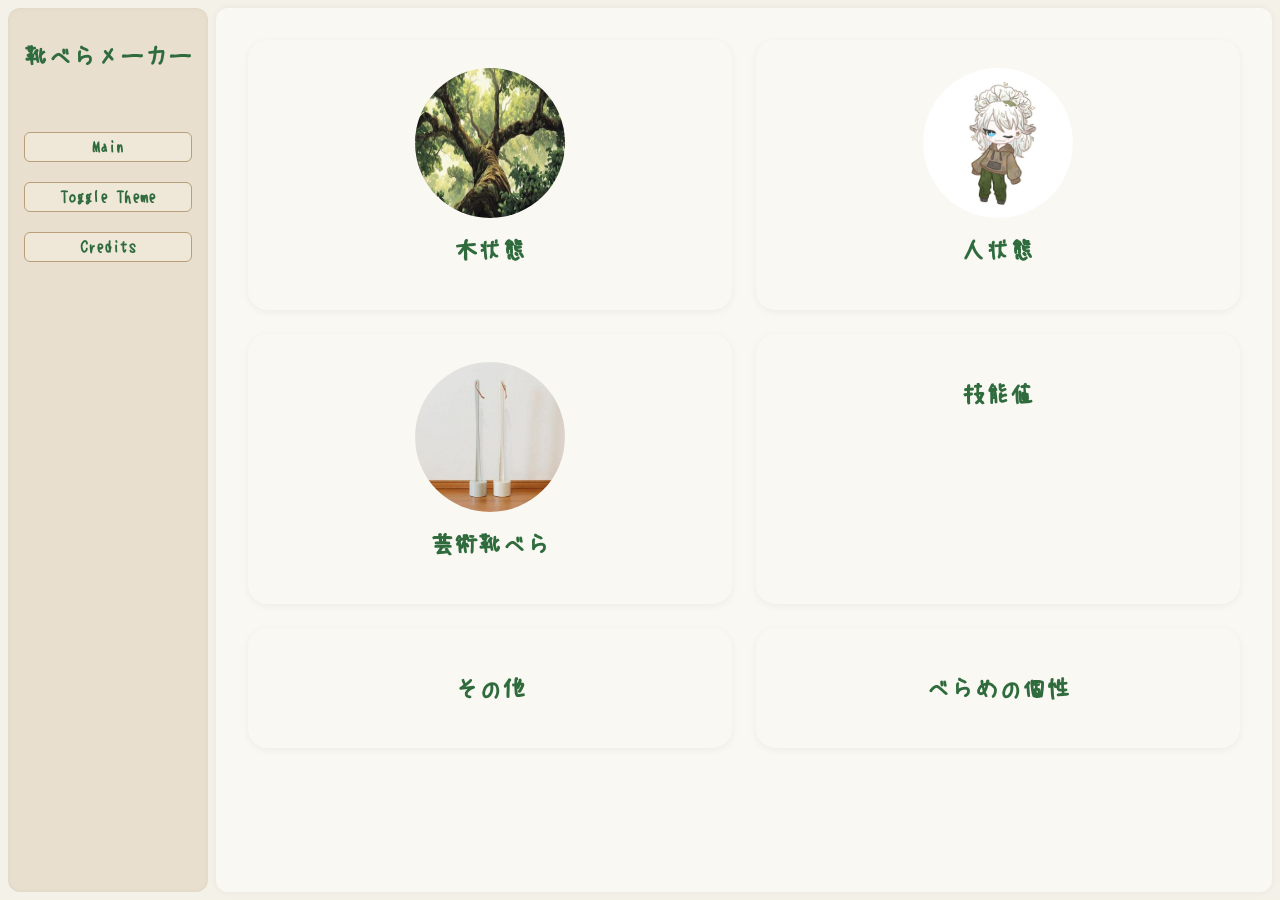
==== index.html @ c77c44cb "初期設定とキャラクターデータの追加、HTMLとCSSのスタイル設定" ====
<!DOCTYPE html>
<html lang="ja">
<head>
    <meta charset="UTF-8">
    <meta name="viewport" content="width=device-width, initial-scale=1.0">
    <title>靴べらメーカー</title>
    <link rel="preconnect" href="https://fonts.googleapis.com">
    <link rel="preconnect" href="https://fonts.gstatic.com" crossorigin>
    <link href="https://fonts.googleapis.com/css2?family=Zen+Maru+Gothic&display=swap" rel="stylesheet">
    <link rel="stylesheet" href="style/main.css">
    <link rel="stylesheet" href="style/card.css">
</head>
<body>
    <nav id="sidebar">
        <h1>靴べらメーカー</h1>
        <ul class="menu-list">
            <li><a href="#" onclick="showSection('Main')">Main</a></li>
            <li><a href="#" onclick="toggleTheme()">Toggle Theme</a></li>
            <li><a href="#" onclick="showSection('Credits')">Credits</a></li>
        </ul>
    </nav>
    <main id="main">
        <section id="Main" class="content-section">
            <div class="grid">
                <div class="card" onclick="Ctrl_woodDiv()">
                    <div class="title">
                        <img src="images/berame.jpg">
                    </div>
                    <h1>木状態</h1>
                    <div id="woodDiv">
                        <h2>年齢: 2歳</h2>
                        <h2>性別: 無性別</h2>
                        <h2>身長: 183cm</h2>
                        <h2>体重: 2t</h2>
                        <h2>誕生日: 2/5</h2>
                        <h2>出身: 靴べら</h2>
                        <h2>学位: 林学博士</h2>
                        <a href="#" onclick="showSection('Wood')">詳細</a>
                    </div>
                </div>
                <div class="card" onclick="Ctrl_humanDiv()">
                    <div class="title">
                        <img src="images/human.png">
                    </div>
                    <h1>人状態</h1>
                    <div id="humanDiv">
                        <h2>年齢: 24歳</h2>
                        <h2>性別: 女性</h2>
                        <h2>身長: 150cm</h2>
                        <h2>体重: 42kg</h2>
                        <h2>髪色: 白</h2>
                        <h2>瞳色: 翠</h2>
                        <h2>肌色: 白</h2>
                        <h2>誕生日: 2/5</h2>
                        <h2>出身: 靴べら</h2>
                        <h2>学位: 林学博士</h2>
                        <a href="#" onclick="showSection('Human')">詳細</a>
                    </div>
                </div>
                <div class="card" onclick="showSection('bera')">
                    <div class="title">
                        <img src="images/bera.jpg">
                    </div>
                    <h1>芸術靴べら</h1>
                </div>
                <div class="card" onclick="showSection('parameter')">
                    <h1>技能値</h1>
                </div>
                <div class="card" onclick="showSection('other')">
                    <h1>その他</h1>
                </div>
                <div class="card" onclick="showSection('otherSettings')">
                    <h1>べらめの個性</h1>
                </div>
            </div>
        </section>
        <section id="Wood" class="content-section">
            <div class="grid">
                <div class="card">
                    <div class="title">
                        <img src="images/berame.jpg">
                    </div>
                    <h1>木状態</h1>
                </div>
                <div class="card" onclick="Ctrl_woodStatus()">
                    <h2>能力値</h2>
                    <div id="woodStatus">
                        <nav>
                            <ul>
                                <li><h3>STR: 12</h3></li>
                                <li><h3>CON: 13</h3></li>
                                <li><h3>POW: 12</h3></li>
                                <li><h3>DEX: 11</h3></li>
                                <li><h3>APP: 9</h3></li>
                                <li><h3>SIZ: 15</h3></li>
                                <li><h3>INT: 14</h3></li>
                                <li><h3>EDU: 20</h3></li>
                            </ul>
                            <ul>
                                <li><h3>HP :14</h3></li>
                                <li><h3>MP: 12</h3></li>
                                <li><h3>SAN: 60</h3></li>
                                <li><h3>不定: 48</h3></li>
                                <li><h3>IDE: 70</h3></li>
                                <li><h3>幸運: 60</h3></li>
                                <li><h3>知識: 100</h3></li>
                                <li><h3>DB: +1d4</h3></li>
                                <li><h3>耐久力: 14</h3></li>
                            </ul>
                        </nav>
                    </div>
                </div>
            </div>
        </section>
        <section id="Human" class="content-section">
            <div class="grid">
                <div class="card">
                    <div class="title">
                        <img src="images/human.png">
                    </div>
                    <h2>人状態</h2>
                </div>
                <div class="card" onclick="Ctrl_humanStatus()">
                    <h2>能力値</h2>
                    <div id="humanStatus">
                        <nav>
                            <ul>
                                <li><h3>STR: 12</h3></li>
                                <li><h3>CON: 13</h3></li>
                                <li><h3>POW: 12</h3></li>
                                <li><h3>DEX: 15</h3></li>
                                <li><h3>APP: 18</h3></li>
                                <li><h3>SIZ: 11</h3></li>
                                <li><h3>INT: 14</h3></li>
                                <li><h3>EDU: 20</h3></li>
                            </ul>
                            <ul>
                                <li><h3>HP :14</h3></li>
                                <li><h3>MP: 12</h3></li>
                                <li><h3>SAN: 60</h3></li>
                                <li><h3>不定: 48</h3></li>
                                <li><h3>IDE: 70</h3></li>
                                <li><h3>幸運: 60</h3></li>
                                <li><h3>知識: 100</h3></li>
                                <li><h3>DB: 0</h3></li>
                                <li><h3>耐久力: 12</h3></li>
                            </ul>
                        </nav>
                    </div>
                </div>
            </div>
        </section>
        <section id="bera" class="content-section">
        </section>
        <section id="parameter" class="content-section">
        </section>
        <section id="other" class="content-section">
        </section>
        <section id="otherSettings" class="content-section">
        </section>
        <section id="Credits" class="content-section">
            <h3>Credit</h3>
            <p>靴べらメーカー</p>
            <p>Github <a href="https://github.com/kado-kado/trpg" target="_blank">Repository</a></p>
            <p>Made by <a href="https://github.com/kado-kado" target="_blank">@kado-kado</a></p>
            <h4>Special Thanks</h4>
            <p>Powered by <a href="https://fonts.google.com/specimen/Zen+Maru+Gothic" target="_blank">Google Fonts(Zen Maru Gothic)</a></p>
            <p>Hosted source on <a href="https://github.com/" target="_blank">GitHub</a></p>
            <p>Deployed by <a href="https://pages.cloudflare.com/" target="_blank">Cloudflare Pages</a></p>
        </section>
    </main>
    <script src="script/change-mode.js"></script>
    <script src="script/change-section.js"></script>
    <script src="script/ctrl-humanDiv.js"></script>
    <script src="script/ctrl-woodDiv.js"></script>
    <script src="script/ctrl-humanStatus.js"></script>
    <script src="script/ctrl-woodStatus.js"></script>
</body>
</html>
---- style/main.css ----
:root {
    --bg: #f4f1e8;              /* 木材っぽい明るい背景 */
    --text: #2f6b3d;            /* ダークブラウン */

    --main-bg: #faf8f2;
    --sidebar-bg: #e8dfcf;

    --link: #2f6b3d;            /* 森林グリーン */
    --link-hover: #1f4d2b;

    --input-bg: #efe7d8;
    --input-border: #b89f7a;

    --input-hover: #e2d6c1;
    --input-active: #d5c6ad;
}

[data-theme="dark"] {
    --bg: #0f1712;              /* 深い森 */
    --text: #d7dfd1;

    --main-bg: #18211b;
    --sidebar-bg: #1f2a22;

    --link: #8fcf9d;            /* 明るい葉色 */
    --link-hover: #b4e3bf;

    --input-bg: #263228;
    --input-border: #4f6654;

    --input-hover: #314035;
    --input-active: #3d5142;
}

@font-face {
    font-family: "Kajuden";
    src: url(../font/KajudenFont-Full-Bold.ttf) format("truetype");
}

* {
    box-sizing: border-box;
}

*::-webkit-scrollbar {
    display: none;
}

body {
    margin: 0;
    padding: 8px;
    height: 100vh;
    display: flex;
    overflow: hidden;
    font-family: "Kajuden", serif;
    background-color: var(--bg);
    color: var(--text);
    transition: background-color 0.3s, color 0.3s;
}

/* Sidebar */
#sidebar {
    width: 200px;
    background-color: var(--sidebar-bg);
    color: var(--text);
    padding: 1rem;
    border-radius: 12px;
    box-shadow: inset 0 0 5px rgba(0, 0, 0, 0.05);
    display: flex;
    flex-direction: column;
    align-items: center;
    margin-right: 8px;
    transition: background-color 0.3s, color 0.3s;
}

.menu-list {
    list-style: none;
    padding: 0;
    margin-top: 40px;
    width: 100%;
}

.menu-list li {
    margin-bottom: 20px;
    text-align: center;
}

.menu-list a {
    color: var(--link);
    text-decoration: none;
    font-size: 16px;
    font-weight: bold;
    display: block;
    margin: 4px 0;
    transition: color 0.3s;
}

.menu-list a:hover {
    color: var(--link-hover);
}

/* Main Content */
#main {
    flex: 1;
    background-color: var(--main-bg);
    padding: 2rem;
    border-radius: 12px;
    box-shadow: 0 0 8px rgba(0, 0, 0, 0.05);
    overflow-y: auto;
    text-align: center;
    transition: background-color 0.3s;
}

/* Sections */
.content-section {
    display: none;
}

.content-section.active {
    display: block;
}

/* Form Elements */
input,
button,
a {
    background-color: var(--input-bg);
    border: 1px solid var(--input-border);
    border-radius: 6px;
    padding: 6px 10px;
    margin: 4px 0;
    cursor: pointer;
    color: var(--text);
    font-size: 14px;
    transition: background-color 0.2s ease, transform 0.1s, color 0.3s;
    text-decoration: none;
}

input:hover,
button:hover,
a:hover {
    background-color: var(--input-hover);
}

input:active,
button:active,
a:active {
    background-color: var(--input-active);
    transform: scale(0.98);
}

/* Responsive */
@media (max-width: 768px) {
    body {
        flex-direction: column;
    }

    #sidebar {
        width: 100%;
        margin-right: 0;
        margin-bottom: 8px;
        flex-direction: row;
        flex-wrap: wrap;
        justify-content: center;
    }

    .menu-list {
        margin-top: 0;
        display: flex;
        flex-wrap: wrap;
        justify-content: center;
        gap: 12px;
    }

    .menu-list li {
        margin: 0;
    }

    #main {
        padding: 1rem;
    }
}
---- style/card.css ----
img {
    width: 150px;
    height: 150px;
    margin-left: auto;
    margin-right: auto;
    border-radius: 50%;
}

.grid {
    display: grid;
    grid-template-columns: repeat(auto-fill, minmax(350px, 1fr));
    gap: 24px;
    max-width: 100%;
    margin: 0 auto;
}

.card {
    background: var(--card);
    border: 1px solid var(--border);
    border-radius: 20px;
    padding: 28px;
    box-shadow: 0 2px 8px rgba(0,0,0,0.05);
    transition: all 0.2s ease;
}

.card_nodom {
    padding: 28px;
    transition: all 0.2s ease;
}

.card:hover {
    border-color: var(--accent);
    transform: translateY(-4px);
    box-shadow: 0 12px 24px rgba(0,0,0,0.1);
}

.title {
    font-size: 2rem;
    font-weight: 80;
    margin-bottom: 20px;
    display: flex;
    align-items: center;
    justify-content: space-between;
}

ul{
    list-style:none;
}

nav {
    display: flex;
    align-items: flex-start;
}
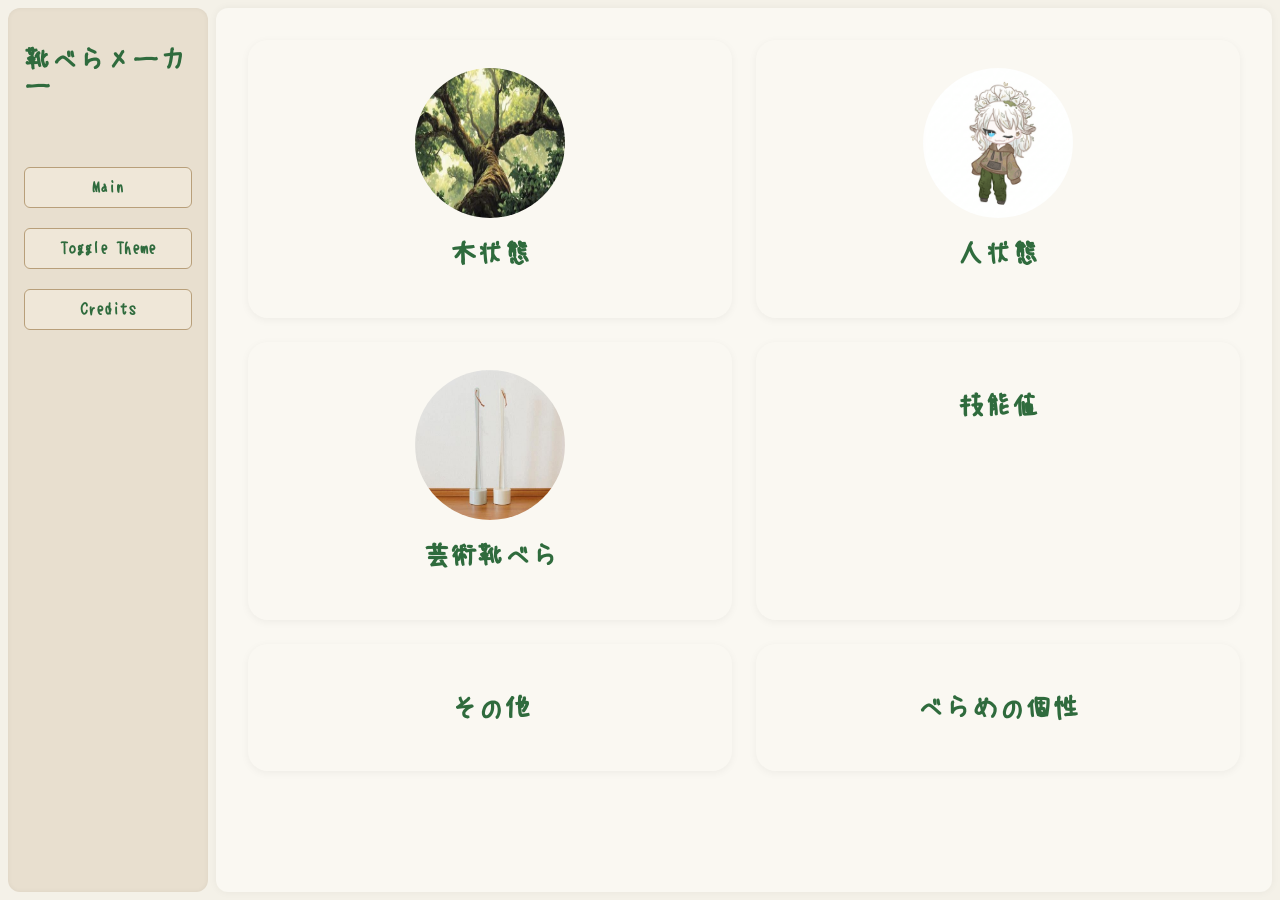
==== commit 129a9e07: "up" ====
--- a/index.html
+++ b/index.html
@@ -4,11 +4,9 @@
     <meta charset="UTF-8">
     <meta name="viewport" content="width=device-width, initial-scale=1.0">
     <title>靴べらメーカー</title>
-    <link rel="preconnect" href="https://fonts.googleapis.com">
-    <link rel="preconnect" href="https://fonts.gstatic.com" crossorigin>
-    <link href="https://fonts.googleapis.com/css2?family=Zen+Maru+Gothic&display=swap" rel="stylesheet">
     <link rel="stylesheet" href="style/main.css">
     <link rel="stylesheet" href="style/card.css">
+                        
 </head>
 <body>
     <nav id="sidebar">
@@ -22,10 +20,8 @@
     <main id="main">
         <section id="Main" class="content-section">
             <div class="grid">
-                <div class="card" onclick="Ctrl_woodDiv()">
-                    <div class="title">
-                        <img src="images/berame.jpg">
-                    </div>
+                <div class="card" onclick="Ctrl_div('woodDiv')">
+                    <div class="title"><img src="images/berame.jpg"></div>
                     <h1>木状態</h1>
                     <div id="woodDiv">
                         <h2>年齢: 2歳</h2>
@@ -38,40 +34,23 @@
                         <a href="#" onclick="showSection('Wood')">詳細</a>
                     </div>
                 </div>
-                <div class="card" onclick="Ctrl_humanDiv()">
-                    <div class="title">
-                        <img src="images/human.png">
-                    </div>
+                <div class="card" onclick="Ctrl_div('humanDiv')">
+                    <div class="title"><img src="images/human.png"></div>
                     <h1>人状態</h1>
                     <div id="humanDiv">
-                        <h2>年齢: 24歳</h2>
-                        <h2>性別: 女性</h2>
-                        <h2>身長: 150cm</h2>
-                        <h2>体重: 42kg</h2>
-                        <h2>髪色: 白</h2>
-                        <h2>瞳色: 翠</h2>
-                        <h2>肌色: 白</h2>
-                        <h2>誕生日: 2/5</h2>
-                        <h2>出身: 靴べら</h2>
-                        <h2>学位: 林学博士</h2>
+                        <h2>年齢: 24歳</h2><h2>性別: 女性</h2><h2>身長: 150cm</h2><h2>体重: 42kg</h2>
+                        <h2>髪色: 白</h2><h2>瞳色: 翠</h2><h2>肌色: 白</h2><h2>誕生日: 2/5</h2>
+                        <h2>出身: 靴べら</h2><h2>学位: 林学博士</h2>
                         <a href="#" onclick="showSection('Human')">詳細</a>
                     </div>
                 </div>
                 <div class="card" onclick="showSection('bera')">
-                    <div class="title">
-                        <img src="images/bera.jpg">
-                    </div>
+                    <div class="title"><img src="images/bera.jpg"></div>
                     <h1>芸術靴べら</h1>
                 </div>
-                <div class="card" onclick="showSection('parameter')">
-                    <h1>技能値</h1>
-                </div>
-                <div class="card" onclick="showSection('other')">
-                    <h1>その他</h1>
-                </div>
-                <div class="card" onclick="showSection('otherSettings')">
-                    <h1>べらめの個性</h1>
-                </div>
+                <div class="card" onclick="showSection('parameter')"><h1>技能値</h1></div>
+                <div class="card" onclick="showSection('other')"><h1>その他</h1></div>
+                <div class="card" onclick="showSection('otherSettings')"><h1>べらめの個性</h1></div>
             </div>
         </section>
         <section id="Wood" class="content-section">
@@ -82,7 +61,7 @@
                     </div>
                     <h1>木状態</h1>
                 </div>
-                <div class="card" onclick="Ctrl_woodStatus()">
+                <div class="card" onclick="Ctrl_div('woodStatus')">
                     <h2>能力値</h2>
                     <div id="woodStatus">
                         <nav>
@@ -99,7 +78,7 @@
                             <ul>
                                 <li><h3>HP :14</h3></li>
                                 <li><h3>MP: 12</h3></li>
-                                <li><h3>SAN: 60</h3></li>
+                                <li><h3>SAN: 76</h3></li>
                                 <li><h3>不定: 48</h3></li>
                                 <li><h3>IDE: 70</h3></li>
                                 <li><h3>幸運: 60</h3></li>
@@ -120,7 +99,7 @@
                     </div>
                     <h2>人状態</h2>
                 </div>
-                <div class="card" onclick="Ctrl_humanStatus()">
+                <div class="card" onclick="Ctrl_div('humanStatus')">
                     <h2>能力値</h2>
                     <div id="humanStatus">
                         <nav>
@@ -137,7 +116,7 @@
                             <ul>
                                 <li><h3>HP :14</h3></li>
                                 <li><h3>MP: 12</h3></li>
-                                <li><h3>SAN: 60</h3></li>
+                                <li><h3>SAN: 76</h3></li>
                                 <li><h3>不定: 48</h3></li>
                                 <li><h3>IDE: 70</h3></li>
                                 <li><h3>幸運: 60</h3></li>
@@ -151,12 +130,270 @@
             </div>
         </section>
         <section id="bera" class="content-section">
+            <div class="grid">
+                <div class="card">
+                    <h1>芸術くつべらについて</h1>
+                    <p>靴べらを生み出すことができる。</p>
+                    <p>また、既存の物質を靴べらに変えることもできる。</p>
+                    <p>技能値の増減はない。</p>
+                </div>
+                <div class="card" onclick="Ctrl_div('beraKind')">
+                    <h1>靴べらの種類</h1>
+                    <div id="beraKind">
+                        <nav>
+                            <ul>
+                                <li><h2>効果のある靴べら</h2><p>靴べらメーカー専用</p></li>
+                                <li><h2>靴べら</h2><p>アーティファクト化</p></li>
+                                <li><h2>靴べら</h2><p>普通の靴べら</p></li>
+                            </ul>
+                        </nav>
+                        <p>効果のある靴べらを使用することができるのは、靴べらメーカーのみである。</p>
+                        <p>靴べらメーカー以外は、アーティファクト化されている靴べらか普通の靴べらの2つが使用可能である。</p>
+                    </div>
+                </div>
+                <div class="card" onclick="Ctrl_div('beraRestriction')">
+                    <h1>芸術靴べらの制約</h1>
+                    <div id="beraRestriction">
+                        <p>1ターンに生み出すことのできる靴べらは、5ポイントまでである。</p>
+                        <nav>
+                            <ul>
+                                <li><h2>効果のある靴べら</h2><p>5ポイント</p></li>
+                                <li><h2>アーティファクト化された靴べら</h2><p>2ポイント</p></li>
+                                <li><h2>靴べら</h2><p>1ポイント</p></li>
+                            </ul>
+                        </nav>
+                    </div>
+                </div>
+                <div class="card" onclick="Ctrl_div('beraDetails1')">
+                    <h1>芸術靴べらの特殊効果</h1>
+                    <div id="beraDetails1">
+                        <p>効果のある靴べらを召喚することができる。</p>
+                        <p>召喚する際に芸術靴べらの技能値を5減少させる。</p>
+                        <p>1d5の出目に応じて以下の効果のある靴べらが召喚される。</p>
+                        <nav>
+                            <ul>
+                                <li><h2>1: 回避</h2></li>
+                                <li><h2>2: 回復</h2></li>
+                                <li><h2>3: 目星</h2></li>
+                                <li><h2>4: マーシャルアーツ</h2></li>
+                                <li><h2>5: 追跡</h2></li>
+                            </ul>
+                        </nav>
+                    </div>
+                </div>
+                <div class="card" onclick="Ctrl_div('beraDetails2')">
+                    <h1>芸術靴べらの特殊効果</h1>
+                    <div id="beraDetails2">
+                        <p>アーティファクト化された靴べらを召喚することができる。</p>
+                        <p>召喚する際に芸術靴べらの技能値を2減少させる。</p>
+                        <p>1d5の出目に応じて以下のアーティファクト化された靴べらが召喚される。</p>
+                        <nav>
+                            <ul>
+                                <li><h2>1: 回避</h2></li>
+                                <li><h2>2: 回復</h2></li>
+                                <li><h2>3: 目星</h2></li>
+                                <li><h2>4: マーシャルアーツ</h2></li>
+                                <li><h2>5: 追跡</h2></li>
+                            </ul>
+                        </nav>
+                    </div>
+                </div>
+                <div class="card" onclick="Ctrl_div('beraCF')">
+                    <h1>クリティカル/ファンブル</h1>
+                    <div id="beraCF">
+                        <h2>芸術靴べらでファンブルした場合</h2>
+                        <p>芸術靴べらの技能値を100増加させる。</p>
+                        <h2>芸術靴べらでクリティカルした場合</h2>
+                        <p>既存にある靴べらをすべて破壊する。</p>
+                    </div>
+                </div>
+                <div class="card">
+                    <h1>靴べらの吸収</h1>
+                    <p>靴べらを吸収すると、ATPを1d6回復する。</p>
+                </div>
+                <div class="card">
+                    <h1>靴べらの状態</h1>
+                    <p>現在のシナリオで作成した靴べらはアクティブ、それ以外はコールド。コールド化した靴べらは宣言でアクティブ化できる。</p>
+                </div>
+                <div class="card">
+                    <h1>効果のある靴べらの使用</h1>
+                    <p>回避、回復、目星、マーシャルアーツ、追跡の効果を使用できる。使用時は1〜5がファンブル、96〜100がクリティカル。</p>
+                    <p>マーシャルアーツはDB +1d6。人状態では同時に2本まで使用できる。</p>
+                </div>
+                <div class="card">
+                    <h1>アーティファクト化された靴べら</h1>
+                    <p>回避・回復・目星・マーシャルアーツ・追跡に、それぞれ +33d3の補正を受ける。</p>
+                    <p>所有者が戦闘でファンブルすると破壊され、所有者は1ダメージ。譲渡品とコールド化した靴べらは除く。</p>
+                </div>
+                <div class="card">
+                    <h1>普通の靴べら</h1>
+                    <p>攻撃時に1d3 + DBのダメージを与える。</p>
+                </div>
+            </div>
         </section>
         <section id="parameter" class="content-section">
+            <div class="grid">
+                <div class="card">
+                    <h1>技能値</h1>
+                    <p>職業ポイント: 400　興味ポイント: 140</p>
+                    <p>木状態・人状態 共通</p>
+                </div>
+                <div class="card">
+                    <h2>戦闘技能</h2>
+                    <table>
+                        <thead><tr><th>技能名</th><th>初期</th><th>成長</th><th>合計</th></tr></thead>
+                        <tbody>
+                            <tr><td>回避</td><td>22</td><td>15</td><td>37</td></tr>
+                            <tr><td>キック</td><td>25</td><td>-</td><td>25</td></tr>
+                            <tr><td>組み付き</td><td>25</td><td>-</td><td>25</td></tr>
+                            <tr><td>こぶし(パンチ)</td><td>50</td><td>-</td><td>50</td></tr>
+                            <tr><td>頭突き</td><td>10</td><td>-</td><td>10</td></tr>
+                            <tr><td>投擲</td><td>25</td><td>-</td><td>25</td></tr>
+                            <tr><td>マーシャルアーツ</td><td>1</td><td>-</td><td>1</td></tr>
+                            <tr><td>拳銃</td><td>20</td><td>-</td><td>20</td></tr>
+                            <tr><td>サブマシンガン</td><td>15</td><td>-</td><td>15</td></tr>
+                            <tr><td>ショットガン</td><td>30</td><td>-</td><td>30</td></tr>
+                            <tr><td>マシンガン</td><td>15</td><td>-</td><td>15</td></tr>
+                            <tr><td>ライフル</td><td>25</td><td>-</td><td>25</td></tr>
+                            <tr><td>電気銃リロード</td><td>50</td><td>-</td><td>50</td></tr>
+                        </tbody>
+                    </table>
+                </div>
+                <div class="card">
+                    <h2>探索・行動技能</h2>
+                    <table>
+                        <thead><tr><th>技能名</th><th>初期</th><th>成長</th><th>合計</th></tr></thead>
+                        <tbody>
+                            <tr><td>応急手当</td><td>30</td><td>-</td><td>30</td></tr>
+                            <tr><td>鍵開け</td><td>1</td><td>-</td><td>1</td></tr>
+                            <tr><td>隠す / 隠れる</td><td>15 / 10</td><td>-</td><td>15 / 10</td></tr>
+                            <tr><td>聞き耳</td><td>25</td><td>-</td><td>25</td></tr>
+                            <tr><td>忍び歩き</td><td>10</td><td>-</td><td>10</td></tr>
+                            <tr><td>写真術</td><td>10</td><td>-</td><td>10</td></tr>
+                            <tr><td>精神分析</td><td>1</td><td>-</td><td>1</td></tr>
+                            <tr><td>追跡</td><td>10</td><td>-</td><td>10</td></tr>
+                            <tr><td>登攀</td><td>40</td><td>-</td><td>40</td></tr>
+                            <tr><td>図書館</td><td>25</td><td>1</td><td>26</td></tr>
+                            <tr><td>目星</td><td>25</td><td>10</td><td>35</td></tr>
+                            <tr><td>運転 / 機械修理</td><td>20 / 20</td><td>-</td><td>20 / 20</td></tr>
+                            <tr><td>重機械操作</td><td>1</td><td>-</td><td>1</td></tr>
+                            <tr><td>乗馬</td><td>5</td><td>-</td><td>5</td></tr>
+                            <tr><td>水泳</td><td>25</td><td>-</td><td>25</td></tr>
+                            <tr><td>制作 / 跳躍</td><td>5 / 25</td><td>-</td><td>5 / 25</td></tr>
+                            <tr><td>操作 / 電気修理</td><td>1 / 10</td><td>-</td><td>1 / 10</td></tr>
+                            <tr><td>ナビゲート / 変装</td><td>10 / 1</td><td>-</td><td>10 / 1</td></tr>
+                        </tbody>
+                    </table>
+                </div>
+                <div class="card">
+                    <h2>交渉・知識技能</h2>
+                    <p>交渉技能は人状態でないと自動失敗。</p>
+                    <table>
+                        <thead><tr><th>技能名</th><th>合計</th></tr></thead>
+                        <tbody>
+                            <tr><td>言いくるめ / 信用 / 説得 / 値切り</td><td>5 / 15 / 15 / 5</td></tr>
+                            <tr><td>母国語 (日本語)</td><td>100</td></tr>
+                            <tr><td>医学 / オカルト / 化学</td><td>5 / 5 / 1</td></tr>
+                            <tr><td>クトゥルフ神話</td><td>3</td></tr>
+                            <tr><td>芸術 (靴べら)</td><td>448</td></tr>
+                            <tr><td>経理 / 考古学 / コンピューター</td><td>10 / 1 / 1</td></tr>
+                            <tr><td>心理学 / 人類学 / 生物学 / 地質学</td><td>5 / 1 / 1 / 1</td></tr>
+                            <tr><td>電子工学 / 天文学</td><td>1 / 1</td></tr>
+                            <tr><td>博物学 / 物理学 / 法律 / 薬学 / 歴史</td><td>10 / 1 / 5 / 1 / 20</td></tr>
+                        </tbody>
+                    </table>
+                </div>
+            </div>
         </section>
         <section id="other" class="content-section">
+            <div class="grid">
+                <div class="card" onclick="Ctrl_div('weaponDetails')">
+                    <h1>電気銃</h1>
+                    <div id="weaponDetails">
+                        <p>成功率: (110 - 10n)%　ダメージ: 1回につき nd5</p>
+                        <p>nは1〜10。1ターンに1回攻撃。ターン開始時に電気銃リロード判定を行い、失敗時はダメージ半減。クリティカル・ファンブルなし。</p>
+                    </div>
+                </div>
+                <div class="card" onclick="Ctrl_div('moneyDetails')">
+                    <h1>収入と財産</h1>
+                    <div id="moneyDetails">
+                        <p>収入: 1シナリオにつき木の葉5枚</p>
+                        <p>手持ち現金: 1,080,000　預金: 120,000,000</p>
+                        <p>個人資産・不動産: なし</p>
+                    </div>
+                </div>
+                <div class="card" onclick="Ctrl_div('itemDetails')">
+                    <h1>所持品・アーティファクト</h1>
+                    <div id="itemDetails">
+                        <ul>
+                            <li>マーシャルアーツ ×1</li>
+                            <li>水のマーシャルアーツ ×1 (米田・R・米山の形見)</li>
+                            <li>緑色の綺麗な宝石 ×1 (MP+10、10万円相当、使用済み)</li>
+                            <li>怪談白サイコロ ×1</li>
+                            <li>魔法の羽、運命の100面ダイス、証明写真</li>
+                            <li>魔術本「被害をそらす」</li>
+                            <li>「クトゥルフの招来/退散/従属」</li>
+                        </ul>
+                    </div>
+                </div>
+                <div class="card" onclick="Ctrl_div('encounterDetails')">
+                    <h1>遭遇した存在</h1>
+                    <div id="encounterDetails">
+                        <p>ショゴス ×14、ゴル=ゴロス ×1、アザトース ×1、シュブ=ニグラス ×1、稲荷 ×1</p>
+                    </div>
+                </div>
+                <div class="card" onclick="Ctrl_div('scenarioDetails')">
+                    <h1>通過したシナリオ</h1>
+                    <div id="scenarioDetails">
+                        <table>
+                            <thead><tr><th>シナリオ</th><th>結果</th><th>記録・報酬</th></tr></thead>
+                            <tbody>
+                                <tr><td>絶対初期値的な技能に成功しないと出られない部屋</td><td>クリア</td><td>遺体を目星べらにした</td></tr>
+                                <tr><td>絶望の孤島</td><td>ロスト ※ロストではない</td><td>靴べら5つで自身を召喚</td></tr>
+                                <tr><td>にゃんこ事件真っ最中</td><td>クリア</td><td>緑色の綺麗な宝石</td></tr>
+                                <tr><td>狂気山脈 / ショゴス狩り</td><td>クリア</td><td>ショゴス14体、電気銃ほか</td></tr>
+                                <tr><td>チャイルド・リプレイ</td><td>クリア</td><td>ゴル=ゴロス、SAN値回復</td></tr>
+                                <tr><td>腹が…減った…</td><td>クリア</td><td>SAN値・芸術靴べら回復</td></tr>
+                                <tr><td>間もなく最終電車が出発します。</td><td>クリア</td><td>SAN値回復、運命のダイス</td></tr>
+                                <tr><td>稲荷の村</td><td>クリア</td><td>SAN値回復</td></tr>
+                            </tbody>
+                        </table>
+                    </div>
+                </div>
+            </div>
         </section>
         <section id="otherSettings" class="content-section">
+            <div class="grid">
+                <div class="card">
+                    <h1>靴べらメーカーの特性</h1>
+                    <h2>目星を振られた場合</h2>
+                    <p>情報公開に自動成功し、SAN値チェック 1d6/1d20。</p>
+                    <h2>状態変化</h2>
+                    <p>木、人、靴べら、猫などへ変身できる。ATPを1追加消費すれば擬人化でき、擬人化時のみ交渉技能を使用可能。</p>
+                </div>
+                <div class="card">
+                    <h1>ATP</h1>
+                    <p>生命活動のエネルギー。初期値は 1d100 + 10。存在中は天候・光量以外に左右されず光合成する。</p>
+                    <table>
+                        <thead><tr><th>環境</th><th>条件</th><th>回復</th></tr></thead>
+                        <tbody>
+                            <tr><td>屋外</td><td>快晴 / 晴れ / 曇り / 雨 / その他</td><td>4d6 / 3d6 / 2d6 / 1d6 / 0</td></tr>
+                            <tr><td>屋内</td><td>明るい / 普通 / 暗い</td><td>2d4 / 1d4 / 0</td></tr>
+                        </tbody>
+                    </table>
+                    <p>毎ターン1消費。木・靴べら以外の状態では追加で1消費。0になるとHPが毎ターン1減少。</p>
+                </div>
+                <div class="card">
+                    <h1>ATPの使用</h1>
+                    <ul>
+                        <li>自分のHP: 1d3 ATPで1回復。1ターン20まで。</li>
+                        <li>ショック・仮死状態: 1ターン50まで。</li>
+                        <li>他PCのHP: ATP 1でHP 1回復。</li>
+                        <li>PC以外: 一度に回復できる上限なし。</li>
+                        <li>ショック・仮死・死亡時は、ATPを全て使ってでもHPを回復する。</li>
+                    </ul>
+                </div>
+            </div>
         </section>
         <section id="Credits" class="content-section">
             <h3>Credit</h3>
@@ -171,9 +408,6 @@
     </main>
     <script src="script/change-mode.js"></script>
     <script src="script/change-section.js"></script>
-    <script src="script/ctrl-humanDiv.js"></script>
-    <script src="script/ctrl-woodDiv.js"></script>
-    <script src="script/ctrl-humanStatus.js"></script>
-    <script src="script/ctrl-woodStatus.js"></script>
+    <script src="script/ctrlDiv.js"></script>
 </body>
 </html>
--- a/style/main.css
+++ b/style/main.css
@@ -1,11 +1,11 @@
 :root {
-    --bg: #f4f1e8;              /* 木材っぽい明るい背景 */
-    --text: #2f6b3d;            /* ダークブラウン */
+    --bg: #f4f1e8;
+    --text: #2f6b3d;
 
     --main-bg: #faf8f2;
     --sidebar-bg: #e8dfcf;
 
-    --link: #2f6b3d;            /* 森林グリーン */
+    --link: #2f6b3d;
     --link-hover: #1f4d2b;
 
     --input-bg: #efe7d8;
@@ -16,13 +16,13 @@
 }
 
 [data-theme="dark"] {
-    --bg: #0f1712;              /* 深い森 */
+    --bg: #0f1712;
     --text: #d7dfd1;
 
     --main-bg: #18211b;
     --sidebar-bg: #1f2a22;
 
-    --link: #8fcf9d;            /* 明るい葉色 */
+    --link: #8fcf9d;
     --link-hover: #b4e3bf;
 
     --input-bg: #263228;
@@ -52,6 +52,7 @@
     display: flex;
     overflow: hidden;
     font-family: "Kajuden", serif;
+    font-size: 18px;
     background-color: var(--bg);
     color: var(--text);
     transition: background-color 0.3s, color 0.3s;
@@ -178,4 +179,30 @@
     #main {
         padding: 1rem;
     }
+}
+
+p,
+li,
+td,
+th {
+    font-size: 1.05rem;
+    line-height: 1.7;
+}
+
+table {
+    width: 100%;
+    border-collapse: collapse;
+    margin: 1rem 0;
+    text-align: left;
+}
+
+th,
+td {
+    border: 1px solid var(--input-border);
+    padding: 8px 10px;
+}
+
+th {
+    background-color: var(--input-bg);
+    white-space: nowrap;
 }
--- a/style/card.css
+++ b/style/card.css
@@ -8,7 +8,7 @@
 
 .grid {
     display: grid;
-    grid-template-columns: repeat(auto-fill, minmax(350px, 1fr));
+    grid-template-columns: repeat(auto-fit, minmax(min(350px, 100%), 1fr));
     gap: 24px;
     max-width: 100%;
     margin: 0 auto;
@@ -21,6 +21,7 @@
     padding: 28px;
     box-shadow: 0 2px 8px rgba(0,0,0,0.05);
     transition: all 0.2s ease;
+    align-items: left;
 }
 
 .card_nodom {
@@ -49,5 +50,4 @@
 
 nav {
     display: flex;
-    align-items: flex-start;
 }
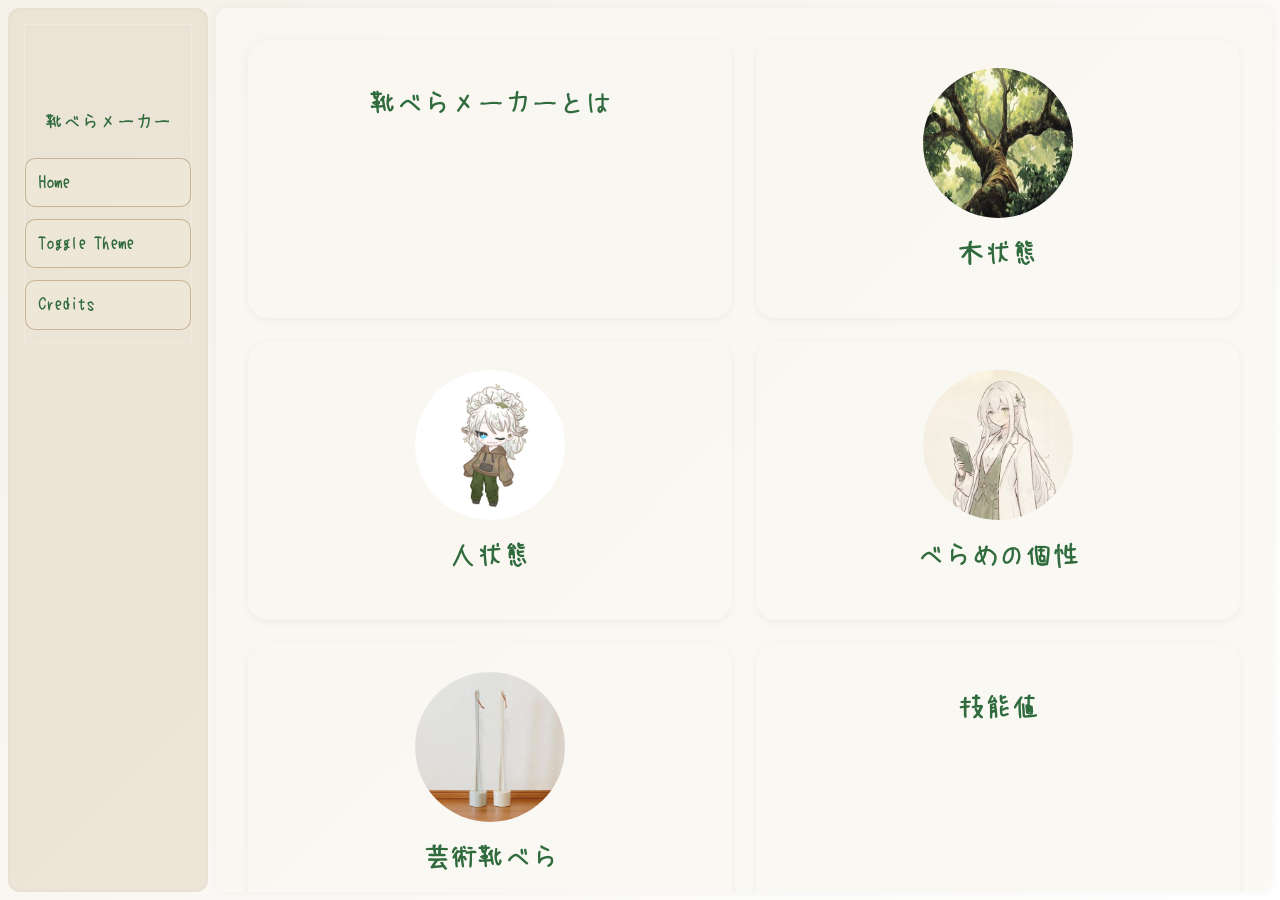
==== commit bafd57ad: "update" ====
--- a/index.html
+++ b/index.html
@@ -9,18 +9,61 @@
                         
 </head>
 <body>
-    <nav id="sidebar">
-        <h1>靴べらメーカー</h1>
-        <ul class="menu-list">
-            <li><a href="#" onclick="showSection('Main')">Main</a></li>
-            <li><a href="#" onclick="toggleTheme()">Toggle Theme</a></li>
-            <li><a href="#" onclick="showSection('Credits')">Credits</a></li>
-        </ul>
+    <nav id="sidebar" aria-label="サイドバー">
+        <button id="sidebarToggle" class="sidebar-toggle" type="button" aria-expanded="false" aria-controls="sidebarMenu" aria-label="メニューを開く">
+            <span></span>
+            <span></span>
+            <span></span>
+        </button>
+        <div id="sidebarMenu" class="sidebar-menu glass-panel" role="menu">
+            <div class="sidebar-brand" data-card-action="section" data-section-id="Main" onclick="handleCardAction(this, event)">
+                <h1>靴べらメーカー</h1>
+            </div>
+            <ul class="menu-list">
+                <li><a href="#" data-card-action="section" data-section-id="Main" onclick="handleCardAction(this, event)">Home</a></li>
+                <li><a href="#" onclick="toggleTheme(); return false;">Toggle Theme</a></li>
+                <li><a href="#" data-card-action="section" data-section-id="Credits" onclick="handleCardAction(this, event)">Credits</a></li>
+            </ul>
+        </div>
     </nav>
     <main id="main">
         <section id="Main" class="content-section">
             <div class="grid">
-                <div class="card" onclick="Ctrl_div('woodDiv')">
+                <div class="card" data-card-action="section" data-section-id="About" onclick="handleCardAction(this, event)">
+                    <h1>靴べらメーカーとは</h1>
+                </div>
+                <div class="card" data-card-action="section" data-section-id="Wood" onclick="handleCardAction(this, event)">
+                    <div class="title"><img src="images/berame.jpg"></div>
+                    <h1>木状態</h1>
+                </div>
+                <div class="card" data-card-action="section" data-section-id="Human" onclick="handleCardAction(this, event)">
+                    <div class="title"><img src="images/human.png"></div>
+                    <h1>人状態</h1>
+                </div>
+                <div class="card" data-card-action="section" data-section-id="otherSettings" onclick="handleCardAction(this, event)">
+                    <div class="title"><img src="images/berame2.jpg"></div>
+                    <h1>べらめの個性</h1>
+                </div>
+                <div class="card" data-card-action="section" data-section-id="bera" onclick="handleCardAction(this, event)">
+                    <div class="title"><img src="images/bera.jpg"></div>
+                    <h1>芸術靴べら</h1>
+                </div>
+                <div class="card" data-card-action="section" data-section-id="parameter" onclick="handleCardAction(this, event)"><h1>技能値</h1></div>
+                <div class="card" data-card-action="section" data-section-id="other" onclick="handleCardAction(this, event)"><h1>その他</h1></div>
+            </div>
+        </section>
+        <section id="About" class="content-section">
+            <div class="grid">
+                <div class="card">
+                    <h1>靴べらメーカーとは</h1>
+                    <p>靴べらを作成するPCのこと。</p>
+                    <p>略称は、べらめ</p>
+                </div>
+            </div>
+        </section>
+        <section id="Wood" class="content-section">
+            <div class="grid">
+                <div class="card" data-card-action="toggle" data-toggle-target="woodDiv" onclick="handleCardAction(this, event)">
                     <div class="title"><img src="images/berame.jpg"></div>
                     <h1>木状態</h1>
                     <div id="woodDiv">
@@ -31,37 +74,9 @@
                         <h2>誕生日: 2/5</h2>
                         <h2>出身: 靴べら</h2>
                         <h2>学位: 林学博士</h2>
-                        <a href="#" onclick="showSection('Wood')">詳細</a>
-                    </div>
-                </div>
-                <div class="card" onclick="Ctrl_div('humanDiv')">
-                    <div class="title"><img src="images/human.png"></div>
-                    <h1>人状態</h1>
-                    <div id="humanDiv">
-                        <h2>年齢: 24歳</h2><h2>性別: 女性</h2><h2>身長: 150cm</h2><h2>体重: 42kg</h2>
-                        <h2>髪色: 白</h2><h2>瞳色: 翠</h2><h2>肌色: 白</h2><h2>誕生日: 2/5</h2>
-                        <h2>出身: 靴べら</h2><h2>学位: 林学博士</h2>
-                        <a href="#" onclick="showSection('Human')">詳細</a>
-                    </div>
-                </div>
-                <div class="card" onclick="showSection('bera')">
-                    <div class="title"><img src="images/bera.jpg"></div>
-                    <h1>芸術靴べら</h1>
-                </div>
-                <div class="card" onclick="showSection('parameter')"><h1>技能値</h1></div>
-                <div class="card" onclick="showSection('other')"><h1>その他</h1></div>
-                <div class="card" onclick="showSection('otherSettings')"><h1>べらめの個性</h1></div>
-            </div>
-        </section>
-        <section id="Wood" class="content-section">
-            <div class="grid">
-                <div class="card">
-                    <div class="title">
-                        <img src="images/berame.jpg">
-                    </div>
-                    <h1>木状態</h1>
-                </div>
-                <div class="card" onclick="Ctrl_div('woodStatus')">
+                    </div>
+                </div>
+                <div class="card" data-card-action="toggle" data-toggle-target="woodStatus" onclick="handleCardAction(this, event)">
                     <h2>能力値</h2>
                     <div id="woodStatus">
                         <nav>
@@ -93,13 +108,25 @@
         </section>
         <section id="Human" class="content-section">
             <div class="grid">
-                <div class="card">
+                <div class="card" data-card-action="toggle" data-toggle-target="humanDiv" onclick="handleCardAction(this, event)">
                     <div class="title">
                         <img src="images/human.png">
                     </div>
                     <h2>人状態</h2>
-                </div>
-                <div class="card" onclick="Ctrl_div('humanStatus')">
+                    <div id="humanDiv">
+                        <h2>年齢: 24歳</h2>
+                        <h2>性別: 女性</h2>
+                        <h2>身長: 150cm</h2>
+                        <h2>体重: 42kg</h2>
+                        <h2>髪色: 白</h2>
+                        <h2>瞳色: 翠</h2>
+                        <h2>肌色: 白</h2>
+                        <h2>誕生日: 2/5</h2>
+                        <h2>出身: 靴べら</h2>
+                        <h2>学位: 林学博士</h2>
+                    </div>
+                </div>
+                <div class="card" data-card-action="toggle" data-toggle-target="humanStatus" onclick="handleCardAction(this, event)">
                     <h2>能力値</h2>
                     <div id="humanStatus">
                         <nav>
@@ -129,15 +156,66 @@
                 </div>
             </div>
         </section>
+        <section id="otherSettings" class="content-section">
+            <div class="grid">
+                <div class="card">
+                    <h1>靴べらメーカーの特性</h1>
+                </div>
+                <div class="card" data-card-action="toggle" data-toggle-target="TRberame" onclick="handleCardAction(this, event)">
+                    <h1>目星を振られた場合</h1>
+                    <div id="TRberame">
+                        <p>情報公開に自動成功し、SAN値チェック 1d6/1d20。</p>
+                    </div>
+                </div>
+                <div class="card" data-card-action="toggle" data-toggle-target="CHberame" onclick="handleCardAction(this, event)">
+                    <h1>状態変化</h1>
+                    <div id="CHberame">
+                        <p>木、人、靴べら、猫などへ変身できる。ATPを1追加消費すれば擬人化でき、擬人化時のみ交渉技能を使用可能。</p>
+                    </div>
+                </div>
+                <div class="card" data-card-action="toggle" data-toggle-target="berameATP" onclick="handleCardAction(this, event)">
+                    <h1>ATP</h1>
+                    <div id="berameATP">
+                        <p>生命活動のエネルギー。初期値は 1d100 + 10。存在中は天候・光量以外に左右されず光合成する。</p>
+                        <table>
+                            <thead><tr><th>環境</th><th>条件</th><th>回復</th></tr></thead>
+                            <tbody>
+                                <tr><td>屋外</td><td>快晴</td><td>4d6</td></tr>
+                                <tr><td></td><td>晴れ</td><td>3d6</td></tr>
+                                <tr><td></td><td>曇り</td><td>2d6</td></tr>
+                                <tr><td></td><td>雨</td><td>1d6</td></tr>
+                                <tr><td></td><td>その他</td><td>1d3</td></tr>
+                                <tr><td>屋内</td><td>明るい</td><td>2d4</td></tr>
+                                <tr><td></td><td>普通</td><td>1d4</td></tr>
+                                <tr><td></td><td>暗い</td><td>1d2</td></tr>
+                            </tbody>
+                        </table>
+                        <p>毎ターン1消費。木・靴べら以外の状態では追加で1消費。0になるとHPが毎ターン1減少。</p>
+                    </div>
+                </div>
+                <div class="card" data-card-action="toggle" data-toggle-target="useATP" onclick="handleCardAction(this, event)">
+                    <h1>ATPの使用</h1>
+                    <div id="useATP">
+                        <ul>
+                            <li>自分のHP: 1d3 ATPで1回復。1ターン20まで。</li>
+                            <li>ショック・仮死状態: 1ターン50まで。</li>
+                            <li>他PCのHP: ATP 1でHP 1回復。</li>
+                            <li>PC以外: 一度に回復できる上限なし。</li>
+                            <li>ショック・仮死・死亡時は、ATPを全て使ってでもHPを回復する。</li>
+                        </ul>
+                    </div>
+                </div>
+            </div>
+        </section>
         <section id="bera" class="content-section">
             <div class="grid">
                 <div class="card">
-                    <h1>芸術くつべらについて</h1>
+                    <h1>芸術靴べらについて</h1>
                     <p>靴べらを生み出すことができる。</p>
                     <p>また、既存の物質を靴べらに変えることもできる。</p>
                     <p>技能値の増減はない。</p>
                 </div>
-                <div class="card" onclick="Ctrl_div('beraKind')">
+                <div class="card" data-card-action="toggle" data-toggle-target="beraKind" onclick="handleCardAction(this, event)">
                     <h1>靴べらの種類</h1>
                     <div id="beraKind">
                         <nav>
@@ -151,7 +229,13 @@
                         <p>靴べらメーカー以外は、アーティファクト化されている靴べらか普通の靴べらの2つが使用可能である。</p>
                     </div>
                 </div>
-                <div class="card" onclick="Ctrl_div('beraRestriction')">
+                <div class="card" data-card-action="toggle" data-toggle-target="beraState" onclick="handleCardAction(this, event)">
+                    <h1>靴べらの状態</h1>
+                    <div id="beraState">
+                        <p>現在のシナリオで作成した靴べらはアクティブ、それ以外はコールド。コールド化した靴べらは宣言でアクティブ化できる。</p>
+                    </div>
+                </div>
+                <div class="card" data-card-action="toggle" data-toggle-target="beraRestriction" onclick="handleCardAction(this, event)">
                     <h1>芸術靴べらの制約</h1>
                     <div id="beraRestriction">
                         <p>1ターンに生み出すことのできる靴べらは、5ポイントまでである。</p>
@@ -164,7 +248,7 @@
                         </nav>
                     </div>
                 </div>
-                <div class="card" onclick="Ctrl_div('beraDetails1')">
+                <div class="card" data-card-action="toggle" data-toggle-target="beraDetails1" onclick="handleCardAction(this, event)">
                     <h1>芸術靴べらの特殊効果</h1>
                     <div id="beraDetails1">
                         <p>効果のある靴べらを召喚することができる。</p>
@@ -181,7 +265,14 @@
                         </nav>
                     </div>
                 </div>
-                <div class="card" onclick="Ctrl_div('beraDetails2')">
+                <div class="card" data-card-action="toggle" data-toggle-target="useAffectbera" onclick="handleCardAction(this, event)">
+                    <h1>効果のある靴べらの使用</h1>
+                    <div id="useAffectbera">
+                        <p>回避、回復、目星、マーシャルアーツ、追跡の効果を使用できる。使用時は1〜5がファンブル、96〜100がクリティカル。</p>
+                        <p>マーシャルアーツはDB +1d6。人状態では同時に2本まで使用できる。</p>
+                    </div>
+                </div>
+                <div class="card" data-card-action="toggle" data-toggle-target="beraDetails2" onclick="handleCardAction(this, event)">
                     <h1>芸術靴べらの特殊効果</h1>
                     <div id="beraDetails2">
                         <p>アーティファクト化された靴べらを召喚することができる。</p>
@@ -198,36 +289,39 @@
                         </nav>
                     </div>
                 </div>
-                <div class="card" onclick="Ctrl_div('beraCF')">
-                    <h1>クリティカル/ファンブル</h1>
-                    <div id="beraCF">
+                <div class="card" data-card-action="toggle" data-toggle-target="aboutAFbera" onclick="handleCardAction(this, event)">
+                    <h1>アーティファクト化された靴べら</h1>
+                    <div id="aboutAFbera">
+                        <p>回避・回復・目星・マーシャルアーツ・追跡に、それぞれ +33d3の補正を受ける。</p>
+                        <p>所有者が戦闘でファンブルすると破壊され、所有者は1ダメージ。譲渡品とコールド化した靴べらは除く。</p>
+                    </div>
+                </div>
+                <div class="card" data-card-action="toggle" data-toggle-target="normalbera" onclick="handleCardAction(this, event)">
+                    <h1>普通の靴べら</h1>
+                    <div id="normalbera">
+                        <p>攻撃時に1d3 + DBのダメージを与える。</p>
+                    </div>
+                </div>
+                <div class="card" data-card-action="toggle" data-toggle-target="beraATP" onclick="handleCardAction(this, event)">
+                    <h1>靴べらの吸収</h1>
+                    <div id="beraATP">
+                        <p>靴べらを吸収すると、ATPを1d6回復する。</p>
+                    </div>
+                </div>
+                <div class="card" data-card-action="toggle" data-toggle-target="beraCritical" onclick="handleCardAction(this, event)">
+                    <h1>クリティカル</h1>
+                    <div id="beraCritical">
+                        <h2>芸術靴べらでクリティカルした場合</h2>
+                        <p>芸術靴べらの技能値を100増加させる。</p>
+                    </div>
+                </div>
+                <div class="card" data-card-action="toggle" data-toggle-target="beraFumble" onclick="handleCardAction(this, event)">
+                    <h1>ファンブル</h1>
+                    <div id="beraFumble">
                         <h2>芸術靴べらでファンブルした場合</h2>
-                        <p>芸術靴べらの技能値を100増加させる。</p>
-                        <h2>芸術靴べらでクリティカルした場合</h2>
                         <p>既存にある靴べらをすべて破壊する。</p>
-                    </div>
-                </div>
-                <div class="card">
-                    <h1>靴べらの吸収</h1>
-                    <p>靴べらを吸収すると、ATPを1d6回復する。</p>
-                </div>
-                <div class="card">
-                    <h1>靴べらの状態</h1>
-                    <p>現在のシナリオで作成した靴べらはアクティブ、それ以外はコールド。コールド化した靴べらは宣言でアクティブ化できる。</p>
-                </div>
-                <div class="card">
-                    <h1>効果のある靴べらの使用</h1>
-                    <p>回避、回復、目星、マーシャルアーツ、追跡の効果を使用できる。使用時は1〜5がファンブル、96〜100がクリティカル。</p>
-                    <p>マーシャルアーツはDB +1d6。人状態では同時に2本まで使用できる。</p>
-                </div>
-                <div class="card">
-                    <h1>アーティファクト化された靴べら</h1>
-                    <p>回避・回復・目星・マーシャルアーツ・追跡に、それぞれ +33d3の補正を受ける。</p>
-                    <p>所有者が戦闘でファンブルすると破壊され、所有者は1ダメージ。譲渡品とコールド化した靴べらは除く。</p>
-                </div>
-                <div class="card">
-                    <h1>普通の靴べら</h1>
-                    <p>攻撃時に1d3 + DBのダメージを与える。</p>
+                        <p>コールド化した靴べら、譲渡された靴べら、魂を含む靴べらを除く。</p>
+                    </div>
                 </div>
             </div>
         </section>
@@ -235,8 +329,17 @@
             <div class="grid">
                 <div class="card">
                     <h1>技能値</h1>
-                    <p>職業ポイント: 400　興味ポイント: 140</p>
+                    <p>職業ポイント: 400 興味ポイント: 140</p>
                     <p>木状態・人状態 共通</p>
+                </div>
+		        <div class="card">
+                    <h2>芸術技能</h2>
+                    <table>
+                        <thead><tr><th>技能名</th><th>初期</th><th>割振</th><th>他</th><th>合計</th></tr></thead>
+                        <tbody>
+                            <tr><td>芸術（靴べら）</td><td>5</td><td>540</td><td>-97</td><td>448</td></tr>
+                        </tbody>
+                    </table>
                 </div>
                 <div class="card">
                     <h2>戦闘技能</h2>
@@ -260,13 +363,14 @@
                     </table>
                 </div>
                 <div class="card">
-                    <h2>探索・行動技能</h2>
+                    <h2>探索技能</h2>
                     <table>
                         <thead><tr><th>技能名</th><th>初期</th><th>成長</th><th>合計</th></tr></thead>
                         <tbody>
                             <tr><td>応急手当</td><td>30</td><td>-</td><td>30</td></tr>
                             <tr><td>鍵開け</td><td>1</td><td>-</td><td>1</td></tr>
-                            <tr><td>隠す / 隠れる</td><td>15 / 10</td><td>-</td><td>15 / 10</td></tr>
+                            <tr><td>隠す</td><td>15</td><td>-</td><td>15</td></tr>
+			    <tr><td>隠れる</td><td>10</td><td>-</td><td>10</td></tr>
                             <tr><td>聞き耳</td><td>25</td><td>-</td><td>25</td></tr>
                             <tr><td>忍び歩き</td><td>10</td><td>-</td><td>10</td></tr>
                             <tr><td>写真術</td><td>10</td><td>-</td><td>10</td></tr>
@@ -275,31 +379,64 @@
                             <tr><td>登攀</td><td>40</td><td>-</td><td>40</td></tr>
                             <tr><td>図書館</td><td>25</td><td>1</td><td>26</td></tr>
                             <tr><td>目星</td><td>25</td><td>10</td><td>35</td></tr>
-                            <tr><td>運転 / 機械修理</td><td>20 / 20</td><td>-</td><td>20 / 20</td></tr>
+			</tbody>
+                </table>
+            </div>
+            <div class="card">
+                <h2>行動技能</h2>
+                    <table>
+                        <thead><tr><th>技能名</th><th>初期</th><th>成長</th><th>合計</th></tr></thead>
+                        <tbody>
+                            <tr><td>運転</td><td>20</td><td>-</td><td>20</td></tr>
+			    <tr><td>機械修理</td><td>20</td><td>-</td><td>20</td></tr>
                             <tr><td>重機械操作</td><td>1</td><td>-</td><td>1</td></tr>
                             <tr><td>乗馬</td><td>5</td><td>-</td><td>5</td></tr>
                             <tr><td>水泳</td><td>25</td><td>-</td><td>25</td></tr>
-                            <tr><td>制作 / 跳躍</td><td>5 / 25</td><td>-</td><td>5 / 25</td></tr>
-                            <tr><td>操作 / 電気修理</td><td>1 / 10</td><td>-</td><td>1 / 10</td></tr>
-                            <tr><td>ナビゲート / 変装</td><td>10 / 1</td><td>-</td><td>10 / 1</td></tr>
+                            <tr><td>制作</td><td>5</td><td>-</td><td>5</td></tr>
+		            <tr><td>跳躍</td><td>25</td><td>-</td><td>25</td></tr>
+                            <tr><td>操作</td><td>1</td><td>-</td><td>1</td></tr>
+			    <tr><td>電気修理</td><td>10</td><td>-</td><td>10</td></tr>
+                            <tr><td>ナビゲート</td><td>10</td><td>-</td><td>10</td></tr>
+			    <tr><td>変装</td><td>1</td><td>-</td><td>10</td></tr>
                         </tbody>
                     </table>
                 </div>
                 <div class="card">
-                    <h2>交渉・知識技能</h2>
-                    <p>交渉技能は人状態でないと自動失敗。</p>
+                    <h2>交渉技能</h2>
                     <table>
-                        <thead><tr><th>技能名</th><th>合計</th></tr></thead>
+                        <thead><tr><th>技能名</th><th>初期</th><th>成長</th><th>合計</th></tr></thead>
                         <tbody>
-                            <tr><td>言いくるめ / 信用 / 説得 / 値切り</td><td>5 / 15 / 15 / 5</td></tr>
-                            <tr><td>母国語 (日本語)</td><td>100</td></tr>
-                            <tr><td>医学 / オカルト / 化学</td><td>5 / 5 / 1</td></tr>
-                            <tr><td>クトゥルフ神話</td><td>3</td></tr>
-                            <tr><td>芸術 (靴べら)</td><td>448</td></tr>
-                            <tr><td>経理 / 考古学 / コンピューター</td><td>10 / 1 / 1</td></tr>
-                            <tr><td>心理学 / 人類学 / 生物学 / 地質学</td><td>5 / 1 / 1 / 1</td></tr>
-                            <tr><td>電子工学 / 天文学</td><td>1 / 1</td></tr>
-                            <tr><td>博物学 / 物理学 / 法律 / 薬学 / 歴史</td><td>10 / 1 / 5 / 1 / 20</td></tr>
+                            <tr><td>言いくるめ</td><td>5</td><td>-</td><td>5</td></tr>
+			    <tr><td>信用</td><td>15</td><td>-</td><td>15</td></tr>
+      			    <tr><td>説得</td><td>15</td><td>-</td><td>15</td></tr>
+			    <tr><td>値切り</td><td>5</td><td>-</td><td>5</td></tr>
+                            <tr><td>母国語 (日本語)</td><td>100</td><td>-</td><td>100</td></tr>
+			</tbody>
+                    </table>
+                </div>
+		<div class="card">
+                    <h2>知識技能</h2>
+                    <table>
+                        <thead><tr><th>技能名</th><th>初期</th><th>成長</th><th>合計</th></tr></thead>
+                        <tbody>
+                            <tr><td>医学</td><td>5</td><td>-</td><td>5</td></tr>
+			    <tr><td>オカルト</td><td>5</td><td>-</td><td>5</td></tr>
+			    <tr><td>化学</td><td>1</td><td>-</td><td>1</td></tr>
+                            <tr><td>クトゥルフ神話</td><td>3</td><td>-</td><td>3</td></tr>
+                            <tr><td>経理</td><td>10</td><td>-</td>10<td>10</td></tr>
+			    <tr><td>考古学</td><td>1</td><td>-</td><td>1</td></tr>
+			    <tr><td>コンピューター</td><td>1</td><td>-</td><td>1</td></tr>
+                            <tr><td>心理学</td><td>5</td><td>-</td><td>5</td></tr>
+			    <tr><td>人類学</td><td>1</td><td>-</td><td>1</td></tr>
+			    <tr><td>生物学</td><td>1</td><td>-</td><td>1</td></tr>
+			    <tr><td>心地質学</td><td>1</td><td>-</td><td>1</td></tr>
+                            <tr><td>電子工学</td><td>1</td><td>-</td><td>1</td></tr>
+			    <tr><td>天文学</td><td>1</td><td>-</td><td>1</td></tr>
+                            <tr><td>博物学</td><td>10</td><td>-</td><td>10</td></tr>
+			    <tr><td>物理学</td><td>1</td><td>-</td><td>1</td></tr>
+			    <tr><td>法律</td><td>5</td><td>-</td><td>5</td></tr>
+			    <tr><td>薬学</td><td>1</td><td>-</td><td>1</td></tr>
+			    <tr><td>歴史</td><td>20</td><td>-</td><td>20</td></tr>
                         </tbody>
                     </table>
                 </div>
@@ -307,42 +444,203 @@
         </section>
         <section id="other" class="content-section">
             <div class="grid">
-                <div class="card" onclick="Ctrl_div('weaponDetails')">
-                    <h1>電気銃</h1>
+                <div class="card" data-card-action="toggle" data-toggle-target="weaponDetails" onclick="handleCardAction(this, event)">
+                    <h1>武器</h1>
                     <div id="weaponDetails">
-                        <p>成功率: (110 - 10n)%　ダメージ: 1回につき nd5</p>
-                        <p>nは1〜10。1ターンに1回攻撃。ターン開始時に電気銃リロード判定を行い、失敗時はダメージ半減。クリティカル・ファンブルなし。</p>
-                    </div>
-                </div>
-                <div class="card" onclick="Ctrl_div('moneyDetails')">
+			<table>
+                <thead><tr><th>名称</th><th>成功率</th><th>ダメージ</th></tr></thead>
+                <tbody>
+                    <tr><td>電気銃</td><td>(110 - 10n)%</td><td>1回につき nd5</td></tr>
+                </tbody>
+            </table>
+            <table>
+                <thead><tr><th>説明</th></tr></thead>
+                <tbody>
+                    <tr><td>nは1〜10。1ターンに1回攻撃。ターン開始時に電気銃リロード判定を行い、失敗時はダメージ半減。クリティカル・ファンブルなし。</td></tr>
+                </tbody>
+			</table>
+                    </div>
+                </div>
+                <div class="card" data-card-action="toggle" data-toggle-target="moneyDetails" onclick="handleCardAction(this, event)">
                     <h1>収入と財産</h1>
                     <div id="moneyDetails">
-                        <p>収入: 1シナリオにつき木の葉5枚</p>
-                        <p>手持ち現金: 1,080,000　預金: 120,000,000</p>
-                        <p>個人資産・不動産: なし</p>
-                    </div>
-                </div>
-                <div class="card" onclick="Ctrl_div('itemDetails')">
+			<table>
+                <tbody>
+                    <tr><th>収入</th><td>1シナリオにつき木の葉5枚</td></tr>
+                    <tr><th>手持ち現金</th><td>1,080,000</td></tr>
+                    <tr><th>預金</th><td>120,000,000</td></tr>
+                    <tr><th>個人資産</th><td>-</td></tr>
+                    <tr><th>不動産</th><td>-</td></tr>
+                </tbody>
+			</table>
+                    </div>
+                </div>
+                <div class="card" data-card-action="toggle" data-toggle-target="itemDetails" onclick="handleCardAction(this, event)">
                     <h1>所持品・アーティファクト</h1>
                     <div id="itemDetails">
-                        <ul>
-                            <li>マーシャルアーツ ×1</li>
-                            <li>水のマーシャルアーツ ×1 (米田・R・米山の形見)</li>
-                            <li>緑色の綺麗な宝石 ×1 (MP+10、10万円相当、使用済み)</li>
-                            <li>怪談白サイコロ ×1</li>
-                            <li>魔法の羽、運命の100面ダイス、証明写真</li>
-                            <li>魔術本「被害をそらす」</li>
-                            <li>「クトゥルフの招来/退散/従属」</li>
-                        </ul>
-                    </div>
-                </div>
-                <div class="card" onclick="Ctrl_div('encounterDetails')">
-                    <h1>遭遇した存在</h1>
+                        <table>
+                            <thead><tr><th>名称</th><th>個数</th></tr></thead>
+                            <tbody>
+                                <tr><td>水のマーシャルアーツ</td><td>x1</td></tr>
+                            </tbody>
+                        </table>
+                        <table>
+                            <thead><tr><th>メモ</th></tr></thead>
+                            <tbody>
+                                <tr><td>米田・R・米山の形見 水属性のマーシャルアーツベラ</td></tr>
+                            </tbody>
+                        </table>
+                        <table>
+                            <thead><tr><th>名称</th><th>個数</th></tr></thead>
+                            <tbody>
+                                <tr><td>翠色の綺麗な宝石</td><td>x1</td></tr>
+                            </tbody>
+                        </table>
+                        <table>
+                            <thead><tr><th>メモ</th></tr></thead>
+                            <tbody>
+                                <tr><td>MP+10 10万円 使用後半額になる。 使用済み</td></tr>
+                            </tbody>
+                        </table>
+                        <table>
+                            <thead><tr><th>名称</th><th>個数</th></tr></thead>
+                            <tbody>
+                                <tr><td>怪談白サイコロ</td><td>x1</td></tr>
+                            </tbody>
+                        </table>
+                        <table>
+                            <thead><tr><th>メモ</th></tr></thead>
+                            <tbody>
+                                <tr><td>使ったシナリオで1つだけ言葉をシナリオ中概念ごと変えることができる しかし、1d6で6が出た場合このサイコロを爆散し1d3ダメージを受けるかつ、次振る戦闘技能をファンブルにする。1回のみ</td></tr>
+                            </tbody>
+                        </table>
+                        <table>
+                            <thead><tr><th>名称</th><th>個数</th></tr></thead>
+                            <tbody>
+                                <tr><td>魔術本: 被害をそらす</td><td>-</td></tr>
+                            </tbody>
+                        </table>
+                        <table>
+                            <thead><tr><th>メモ</th></tr></thead>
+                            <tbody>
+                                <tr><td>呪文をかけるためにMPとSUN値を1消費する。攻撃に対して片手を伸ばす。手を下ろさない限り、攻撃が与えるはずだったダメージと同じ数値のMPを消費することでダメージを脇に逸らすことができる。攻撃が命中していない場合MPは消費されない。</td></tr>
+                            </tbody>
+                        </table>
+                        <table>
+                            <thead><tr><th>名称</th><th>個数</th></tr></thead>
+                            <tbody>
+                                <tr><td>クトゥルフの招来/退散/従属</td><td>-</td></tr>
+                            </tbody>
+                        </table>
+                        <table>
+                            <thead><tr><th>メモ</th></tr></thead>
+                            <tbody>
+                                <tr><td>『ふんぐるい むぐるうなふ くとぅぐあ ふぉまるはうと んがあ・ぐあ なふるたぐん いあ！ くとぅぐあ!』と2回唱え、MPとSUN値を1d10消費してシュブ=ニグラスを招来することができる。そしてSUNチェックは招来させた本人は発生せず自分が招来させている間自分に従属させることができる。1d5ターンたつと勝手に退散する。</td></tr>
+                            </tbody>
+                        </table>
+                        <table>
+                            <thead><tr><th>名称</th><th>個数</th></tr></thead>
+                            <tbody>
+                                <tr><td>魔法の羽(回復)</td><td>-</td></tr>
+                            </tbody>
+                        </table>
+                        <table>
+                            <thead><tr><th>メモ</th></tr></thead>
+                            <tbody>
+                                <tr><td>対象を癒しの炎で包んで回復する。最大HPの何%まで回復（消費MPx10%）消費するMPを選べる。</td></tr>
+                            </tbody>
+                        </table>
+                        <table>
+                            <thead><tr><th>名称</th><th>個数</th></tr></thead>
+                            <tbody>
+                                <tr><td>魔法の羽(攻撃)</td><td>-</td></tr>
+                            </tbody>
+                        </table>
+                        <table>
+                            <thead><tr><th>メモ</th></tr></thead>
+                            <tbody>
+                                <tr><td>対象を炎で攻撃する。装甲や魔術の影響を受けない（5D3+消費MP）MPを2D5消費する</td></tr>
+                            </tbody>
+                        </table>
+                        <table>
+                            <thead><tr><th>名称</th><th>個数</th></tr></thead>
+                            <tbody>
+                                <tr><td>運命の100面ダイス</td><td>x1</td></tr>
+                            </tbody>
+                        </table>
+                        <table>
+                            <thead><tr><th>メモ</th></tr></thead>
+                            <tbody>
+                                <tr><td>COC のセッションにおいて一度だけ判定をやり直すことが出来る。一度使うと粉々に砕けてしまうだろう。オリジナルのAFなので持込みは各KPに確認が必要。</td></tr>
+                            </tbody>
+                        </table>
+                        <table>
+                            <thead><tr><th>名称</th><th>個数</th></tr></thead>
+                            <tbody>
+                                <tr><td>証明写真</td><td>x1</td></tr>
+                            </tbody>
+                        </table>
+                        <table>
+                            <thead><tr><th>メモ</th></tr></thead>
+                            <tbody>
+                                <tr><td>べらめ人状態の証明書。App20の証明写真。</td></tr>
+                            </tbody>
+                        </table>
+                    </div>
+                </div>
+                <div class="card" data-card-action="toggle" data-toggle-target="STbera" onclick="handleCardAction(this, event)">
+                    <h1>所有靴べら等</h1>
+                    <div id="STbera">
+                        <table>
+                            <thead>
+                                <tr><th>種類</th><th>本数</th></tr>
+                            </thead>
+                            <tbody>
+                                <tr><td>回避</td><td>9</td></tr>
+                                <tr><td>回復</td><td>6</td></tr>
+                                <tr><td>目星</td><td>4</td></tr>
+                                <tr><td>マーシャルアーツ</td><td>10</td></tr>
+                                <tr><td>追跡</td><td>8</td></tr>
+                                <tr><td>普通(魂入り)<td>15</td></tr>
+                            </tbody>
+                        </table>
+                        <h2>シナリオに残してきた靴べら</h2>
+                        <table>
+                            <thead>
+                                <tr><th>シナリオ名</th><th>本数</th></tr>
+                            </thead>
+                            <tbody>
+                                <tr><td>絶対初期値的な技能に成功しないと出られない部屋</td><td>-</td></tr>
+                                <tr><td>絶望の孤島</td><td>3</td></tr>
+                                <tr><td>にゃんこ事件真っ最中</td><td>2</td></tr>
+                                <tr><td>ショゴス狩り</td><td>1</td></tr>
+                                <tr><td>チャイルドリプレイ</td><td>3</td></tr>
+                                <tr><td>腹が…減った…</td><td>-</td></tr>
+                                <tr><td>奇妙な1日</td><td>2</td></tr>
+                                <tr><td>間もなく最終電車が出発します。</td><td>2</td></tr>
+                                <tr><td>稲荷の村</td><td>1</td></tr>
+                            </tbody>
+                        </table>
+                    </div>
+                </div>
+                <div class="card" data-card-action="toggle" data-toggle-target="encounterDetails" onclick="handleCardAction(this, event)">
+                    <h1>遭遇した超自然の存在</h1>
                     <div id="encounterDetails">
-                        <p>ショゴス ×14、ゴル=ゴロス ×1、アザトース ×1、シュブ=ニグラス ×1、稲荷 ×1</p>
-                    </div>
-                </div>
-                <div class="card" onclick="Ctrl_div('scenarioDetails')">
+                        <table>
+                            <thead><tr><th>名称</th><th>回数</th></tr></thead>
+                            <tbody>
+                                <tr><td>ダニL</td><td>3</td></tr>
+                                <tr><td>ノーデンス</td><td>1</td></tr>
+                                <tr><td>ショゴス</td><td>14</td></tr>
+                                <tr><td>ゴルゴロス</td><td>1</td></tr>
+                                <tr><td>アザトース</td><td>1</td></tr>
+                                <tr><td>シュブ=ニグラス</td><td>1</td></tr>
+                                <tr><td>稲荷</td><td>1</td></tr>
+                            </tbody>
+                        </table>
+                    </div>
+                </div>
+                <div class="card" data-card-action="toggle" data-toggle-target="scenarioDetails" onclick="handleCardAction(this, event)">
                     <h1>通過したシナリオ</h1>
                     <div id="scenarioDetails">
                         <table>
@@ -351,47 +649,15 @@
                                 <tr><td>絶対初期値的な技能に成功しないと出られない部屋</td><td>クリア</td><td>遺体を目星べらにした</td></tr>
                                 <tr><td>絶望の孤島</td><td>ロスト ※ロストではない</td><td>靴べら5つで自身を召喚</td></tr>
                                 <tr><td>にゃんこ事件真っ最中</td><td>クリア</td><td>緑色の綺麗な宝石</td></tr>
-                                <tr><td>狂気山脈 / ショゴス狩り</td><td>クリア</td><td>ショゴス14体、電気銃ほか</td></tr>
+                                <tr><td>ショゴス狩り</td><td>クリア</td><td>ショゴス14体、電気銃ほか</td></tr>
                                 <tr><td>チャイルド・リプレイ</td><td>クリア</td><td>ゴル=ゴロス、SAN値回復</td></tr>
                                 <tr><td>腹が…減った…</td><td>クリア</td><td>SAN値・芸術靴べら回復</td></tr>
+                                <tr><td>奇妙な1日</td><td>クリア</td><td>魔法の羽</td></tr>
                                 <tr><td>間もなく最終電車が出発します。</td><td>クリア</td><td>SAN値回復、運命のダイス</td></tr>
                                 <tr><td>稲荷の村</td><td>クリア</td><td>SAN値回復</td></tr>
                             </tbody>
                         </table>
                     </div>
-                </div>
-            </div>
-        </section>
-        <section id="otherSettings" class="content-section">
-            <div class="grid">
-                <div class="card">
-                    <h1>靴べらメーカーの特性</h1>
-                    <h2>目星を振られた場合</h2>
-                    <p>情報公開に自動成功し、SAN値チェック 1d6/1d20。</p>
-                    <h2>状態変化</h2>
-                    <p>木、人、靴べら、猫などへ変身できる。ATPを1追加消費すれば擬人化でき、擬人化時のみ交渉技能を使用可能。</p>
-                </div>
-                <div class="card">
-                    <h1>ATP</h1>
-                    <p>生命活動のエネルギー。初期値は 1d100 + 10。存在中は天候・光量以外に左右されず光合成する。</p>
-                    <table>
-                        <thead><tr><th>環境</th><th>条件</th><th>回復</th></tr></thead>
-                        <tbody>
-                            <tr><td>屋外</td><td>快晴 / 晴れ / 曇り / 雨 / その他</td><td>4d6 / 3d6 / 2d6 / 1d6 / 0</td></tr>
-                            <tr><td>屋内</td><td>明るい / 普通 / 暗い</td><td>2d4 / 1d4 / 0</td></tr>
-                        </tbody>
-                    </table>
-                    <p>毎ターン1消費。木・靴べら以外の状態では追加で1消費。0になるとHPが毎ターン1減少。</p>
-                </div>
-                <div class="card">
-                    <h1>ATPの使用</h1>
-                    <ul>
-                        <li>自分のHP: 1d3 ATPで1回復。1ターン20まで。</li>
-                        <li>ショック・仮死状態: 1ターン50まで。</li>
-                        <li>他PCのHP: ATP 1でHP 1回復。</li>
-                        <li>PC以外: 一度に回復できる上限なし。</li>
-                        <li>ショック・仮死・死亡時は、ATPを全て使ってでもHPを回復する。</li>
-                    </ul>
                 </div>
             </div>
         </section>
@@ -401,7 +667,7 @@
             <p>Github <a href="https://github.com/kado-kado/trpg" target="_blank">Repository</a></p>
             <p>Made by <a href="https://github.com/kado-kado" target="_blank">@kado-kado</a></p>
             <h4>Special Thanks</h4>
-            <p>Powered by <a href="https://fonts.google.com/specimen/Zen+Maru+Gothic" target="_blank">Google Fonts(Zen Maru Gothic)</a></p>
+            <p>Powered by <a href="https://ameblo.jp/fakeholic/entry-10972813360.html" target="_blank">ひいこ＠過充電氏 過充電フォント</a></p>
             <p>Hosted source on <a href="https://github.com/" target="_blank">GitHub</a></p>
             <p>Deployed by <a href="https://pages.cloudflare.com/" target="_blank">Cloudflare Pages</a></p>
         </section>
--- a/style/main.css
+++ b/style/main.css
@@ -2,39 +2,43 @@
     --bg: #f4f1e8;
     --text: #2f6b3d;
 
-    --main-bg: #faf8f2;
-    --sidebar-bg: #e8dfcf;
+    --main-bg: rgba(250, 248, 242, 0.8);
+    --sidebar-bg: rgba(232, 223, 207, 0.75);
+    --panel-bg: rgba(255, 255, 255, 0.28);
 
     --link: #2f6b3d;
     --link-hover: #1f4d2b;
 
-    --input-bg: #efe7d8;
-    --input-border: #b89f7a;
-
-    --input-hover: #e2d6c1;
-    --input-active: #d5c6ad;
+    --input-bg: rgba(239, 231, 216, 0.7);
+    --input-border: rgba(184, 159, 122, 0.7);
+
+    --input-hover: rgba(226, 214, 193, 0.9);
+    --input-active: rgba(213, 198, 173, 0.9);
+    --shadow-color: rgba(0, 0, 0, 0.12);
 }
 
 [data-theme="dark"] {
     --bg: #0f1712;
     --text: #d7dfd1;
 
-    --main-bg: #18211b;
-    --sidebar-bg: #1f2a22;
+    --main-bg: rgba(24, 33, 27, 0.7);
+    --sidebar-bg: rgba(31, 42, 34, 0.7);
+    --panel-bg: rgba(255, 255, 255, 0.08);
 
     --link: #8fcf9d;
     --link-hover: #b4e3bf;
 
-    --input-bg: #263228;
-    --input-border: #4f6654;
-
-    --input-hover: #314035;
-    --input-active: #3d5142;
+    --input-bg: rgba(38, 50, 40, 0.7);
+    --input-border: rgba(79, 102, 84, 0.7);
+
+    --input-hover: rgba(49, 64, 53, 0.8);
+    --input-active: rgba(61, 81, 66, 0.8);
+    --shadow-color: rgba(0, 0, 0, 0.28);
 }
 
 @font-face {
     font-family: "Kajuden";
-    src: url(../font/KajudenFont-Full-Bold.ttf) format("truetype");
+    src: url(../font/Full_KajudenFont-Full-Regular.ttf) format("truetype");
 }
 
 * {
@@ -43,6 +47,10 @@
 
 *::-webkit-scrollbar {
     display: none;
+}
+
+html {
+    scroll-behavior: auto;
 }
 
 body {
@@ -53,7 +61,7 @@
     overflow: hidden;
     font-family: "Kajuden", serif;
     font-size: 18px;
-    background-color: var(--bg);
+    background: linear-gradient(135deg, var(--bg), rgba(255,255,255,0.18));
     color: var(--text);
     transition: background-color 0.3s, color 0.3s;
 }
@@ -71,18 +79,102 @@
     align-items: center;
     margin-right: 8px;
     transition: background-color 0.3s, color 0.3s;
+    position: relative;
+    z-index: 1;
+}
+
+#sidebar.open {
+    width: 200px;
+    padding: 1rem;
+}
+
+#sidebarToggle {
+    display: none;
+}
+
+.sidebar-toggle {
+    width: 52px;
+    height: 52px;
+    border: 1px solid var(--input-border);
+    border-radius: 16px;
+    background: var(--panel-bg);
+    display: flex;
+    flex-direction: column;
+    align-items: center;
+    justify-content: center;
+    gap: 6px;
+    cursor: pointer;
+    padding: 0;
+    position: relative;
+    z-index: 2;
+    flex-shrink: 0;
+}
+
+.sidebar-toggle span {
+    display: block;
+    width: 22px;
+    height: 2px;
+    background: var(--text);
+    border-radius: 999px;
+}
+
+#sidebarMenu,
+.sidebar-menu {
+    position: static;
+    display: block;
+    width: 100%;
+    opacity: 1;
+    transform: none;
+    pointer-events: auto;
+    visibility: visible;
+    padding: 0;
+    border-radius: 0;
+    box-shadow: none;
+    background: transparent;
+    backdrop-filter: none;
+    -webkit-backdrop-filter: none;
+}
+
+#sidebarMenu.open,
+.sidebar-menu.open {
+    opacity: 1;
+    transform: none;
+    pointer-events: auto;
+    visibility: visible;
+}
+
+.glass-panel {
+    background: var(--panel-bg);
+    border: 1px solid rgba(255, 255, 255, 0.2);
+    box-shadow: inset 0 1px 0 rgba(255,255,255,0.2), 0 8px 24px rgba(0,0,0,0.08);
+    backdrop-filter: blur(16px);
+    -webkit-backdrop-filter: blur(16px);
+}
+
+.sidebar-brand {
+    margin-top: 80px;
+    margin-bottom: 20px;
+    padding: 8px 12px;
+    border-radius: 12px;
+    cursor: pointer;
+}
+
+.sidebar-brand h1 {
+    margin: 0;
+    font-size: 1.1rem;
+    text-align: center;
 }
 
 .menu-list {
     list-style: none;
     padding: 0;
-    margin-top: 40px;
+    margin: 0;
     width: 100%;
 }
 
 .menu-list li {
-    margin-bottom: 20px;
-    text-align: center;
+    margin-bottom: 12px;
+    text-align: left;
 }
 
 .menu-list a {
@@ -91,12 +183,15 @@
     font-size: 16px;
     font-weight: bold;
     display: block;
-    margin: 4px 0;
-    transition: color 0.3s;
+    padding: 10px 12px;
+    border-radius: 10px;
+    margin: 0;
+    transition: color 0.3s, background-color 0.2s ease;
 }
 
 .menu-list a:hover {
     color: var(--link-hover);
+    background: rgba(255,255,255,0.1);
 }
 
 /* Main Content */
@@ -120,7 +215,6 @@
     display: block;
 }
 
-/* Form Elements */
 input,
 button,
 a {
@@ -149,19 +243,56 @@
     transform: scale(0.98);
 }
 
-/* Responsive */
 @media (max-width: 768px) {
     body {
         flex-direction: column;
+        padding: 10px;
+        overflow: auto;
     }
 
     #sidebar {
-        width: 100%;
+        position: fixed !important;
+        left: 12px !important;
+        bottom: 12px !important;
+        top: auto !important;
+        width: 64px !important;
+        min-width: 64px;
+        min-height: 64px;
         margin-right: 0;
-        margin-bottom: 8px;
-        flex-direction: row;
-        flex-wrap: wrap;
+        align-items: center;
         justify-content: center;
+        padding: 0;
+    }
+
+    #sidebarToggle {
+        display: flex;
+    }
+
+    #sidebarMenu,
+    .sidebar-menu {
+        position: absolute;
+        left: 0;
+        bottom: calc(100% + 12px);
+        width: 220px;
+        padding: 18px 14px 18px 14px;
+        opacity: 0;
+        visibility: hidden;
+        transform: translateY(12px);
+        pointer-events: none;
+        background: var(--panel-bg);
+        border: 1px solid rgba(255,255,255,0.2);
+        border-radius: 18px;
+        box-shadow: inset 0 1px 0 rgba(255,255,255,0.2), 0 8px 24px rgba(0,0,0,0.08);
+        backdrop-filter: blur(16px);
+        -webkit-backdrop-filter: blur(16px);
+    }
+
+    #sidebarMenu.open,
+    .sidebar-menu.open {
+        opacity: 1;
+        visibility: visible;
+        transform: translateY(0);
+        pointer-events: auto;
     }
 
     .menu-list {
@@ -174,10 +305,13 @@
 
     .menu-list li {
         margin: 0;
+        text-align: center;
     }
 
     #main {
+        margin-left: 0;
         padding: 1rem;
+        min-height: 0;
     }
 }
 
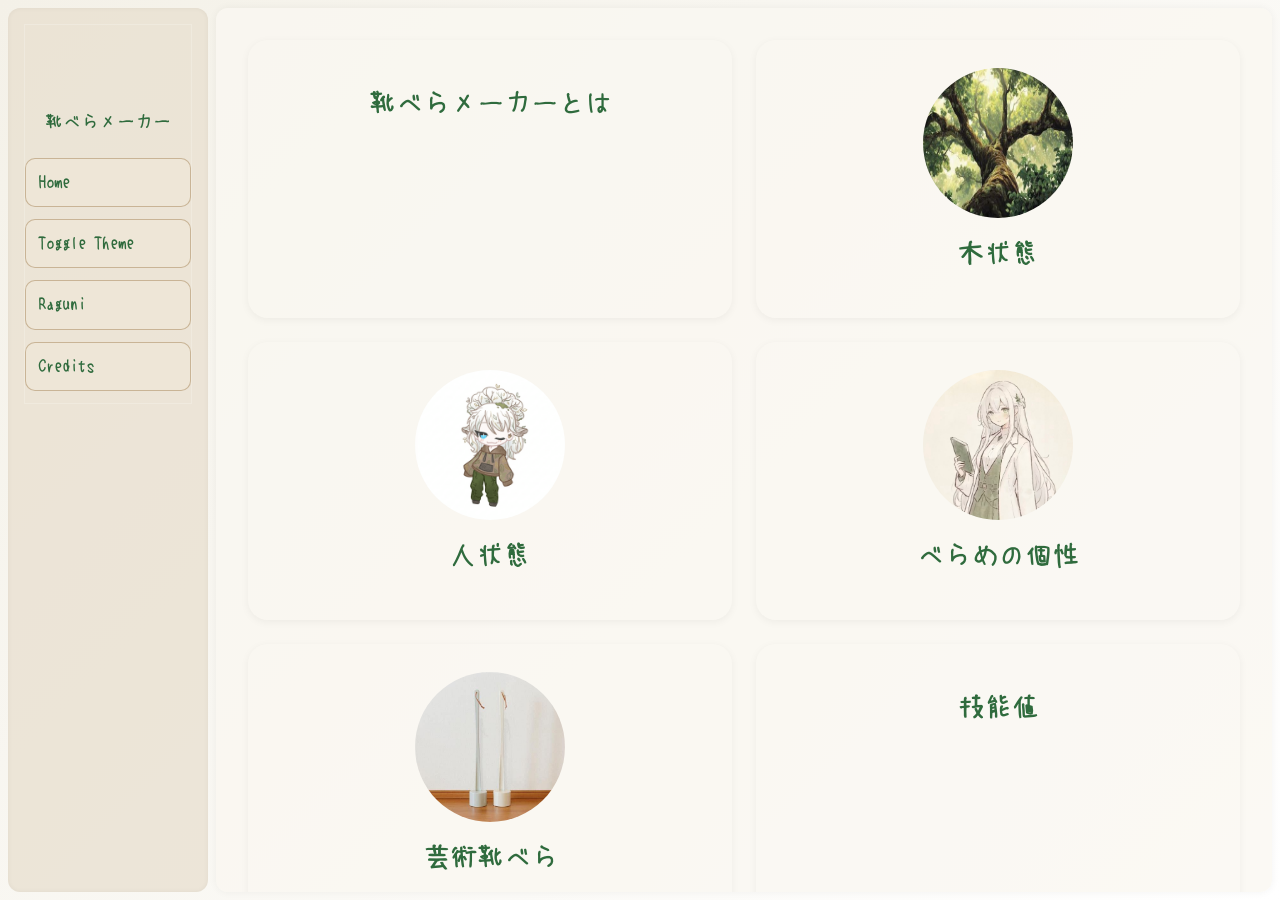
==== commit 0812d9d7: "up" ====
--- a/index.html
+++ b/index.html
@@ -22,6 +22,7 @@
             <ul class="menu-list">
                 <li><a href="#" data-card-action="section" data-section-id="Main" onclick="handleCardAction(this, event)">Home</a></li>
                 <li><a href="#" onclick="toggleTheme(); return false;">Toggle Theme</a></li>
+                <li><a href="./loves/">Raguni</a></li>
                 <li><a href="#" data-card-action="section" data-section-id="Credits" onclick="handleCardAction(this, event)">Credits</a></li>
             </ul>
         </div>
@@ -58,6 +59,7 @@
                     <h1>靴べらメーカーとは</h1>
                     <p>靴べらを作成するPCのこと。</p>
                     <p>略称は、べらめ</p>
+                    <p>シュブ=ニグラスのラグニが彼女である。</p>
                 </div>
             </div>
         </section>
@@ -93,8 +95,8 @@
                             <ul>
                                 <li><h3>HP :14</h3></li>
                                 <li><h3>MP: 12</h3></li>
-                                <li><h3>SAN: 76</h3></li>
-                                <li><h3>不定: 48</h3></li>
+                                <li><h3>SAN: 94</h3></li>
+                                <li><h3>不定: 75</h3></li>
                                 <li><h3>IDE: 70</h3></li>
                                 <li><h3>幸運: 60</h3></li>
                                 <li><h3>知識: 100</h3></li>
@@ -143,8 +145,8 @@
                             <ul>
                                 <li><h3>HP :14</h3></li>
                                 <li><h3>MP: 12</h3></li>
-                                <li><h3>SAN: 76</h3></li>
-                                <li><h3>不定: 48</h3></li>
+                                <li><h3>SAN: 94</h3></li>
+                                <li><h3>不定: 75</h3></li>
                                 <li><h3>IDE: 70</h3></li>
                                 <li><h3>幸運: 60</h3></li>
                                 <li><h3>知識: 100</h3></li>
@@ -191,6 +193,7 @@
                             </tbody>
                         </table>
                         <p>毎ターン1消費。木・靴べら以外の状態では追加で1消費。0になるとHPが毎ターン1減少。</p>
+                        <p>人間の食事をとる場合、10ターンに100 + 1d100ATPが回復する。</p>
                     </div>
                 </div>
                 <div class="card" data-card-action="toggle" data-toggle-target="useATP" onclick="handleCardAction(this, event)">
@@ -337,7 +340,7 @@
                     <table>
                         <thead><tr><th>技能名</th><th>初期</th><th>割振</th><th>他</th><th>合計</th></tr></thead>
                         <tbody>
-                            <tr><td>芸術（靴べら）</td><td>5</td><td>540</td><td>-97</td><td>448</td></tr>
+                            <tr><td>芸術（靴べら）</td><td>5</td><td>540</td><td>-128</td><td>417</td></tr>
                         </tbody>
                     </table>
                 </div>
@@ -368,7 +371,7 @@
                         <thead><tr><th>技能名</th><th>初期</th><th>成長</th><th>合計</th></tr></thead>
                         <tbody>
                             <tr><td>応急手当</td><td>30</td><td>-</td><td>30</td></tr>
-                            <tr><td>鍵開け</td><td>1</td><td>-</td><td>1</td></tr>
+                            <tr><td>鍵開け</td><td>1</td><td>5</td><td>6</td></tr>
                             <tr><td>隠す</td><td>15</td><td>-</td><td>15</td></tr>
 			    <tr><td>隠れる</td><td>10</td><td>-</td><td>10</td></tr>
                             <tr><td>聞き耳</td><td>25</td><td>-</td><td>25</td></tr>
@@ -378,7 +381,7 @@
                             <tr><td>追跡</td><td>10</td><td>-</td><td>10</td></tr>
                             <tr><td>登攀</td><td>40</td><td>-</td><td>40</td></tr>
                             <tr><td>図書館</td><td>25</td><td>1</td><td>26</td></tr>
-                            <tr><td>目星</td><td>25</td><td>10</td><td>35</td></tr>
+                            <tr><td>目星</td><td>25</td><td>11</td><td>36</td></tr>
 			</tbody>
                 </table>
             </div>
@@ -535,7 +538,7 @@
                         <table>
                             <thead><tr><th>メモ</th></tr></thead>
                             <tbody>
-                                <tr><td>『ふんぐるい むぐるうなふ くとぅぐあ ふぉまるはうと んがあ・ぐあ なふるたぐん いあ！ くとぅぐあ!』と2回唱え、MPとSUN値を1d10消費してシュブ=ニグラスを招来することができる。そしてSUNチェックは招来させた本人は発生せず自分が招来させている間自分に従属させることができる。1d5ターンたつと勝手に退散する。</td></tr>
+                                <tr><td>『ふんぐるい むぐるうなふ くとぅぐあ ふぉまるはうと んがあ・ぐあ なふるたぐん いあ！ くとぅぐあ!』と2回唱え、MPとSUN値を1d10消費してシュブ=ニグラスを招来することができる。そしてSUNチェックは招来させた本人は発生せず自分が招来させている間自分に従属させることができる。1d5ターンたつと勝手に退散する。(召喚されるのはヨグ=ソトース)※アザトースです。1d100で対象が変わる。</td></tr>
                             </tbody>
                         </table>
                         <table>
@@ -565,13 +568,13 @@
                         <table>
                             <thead><tr><th>名称</th><th>個数</th></tr></thead>
                             <tbody>
-                                <tr><td>運命の100面ダイス</td><td>x1</td></tr>
-                            </tbody>
-                        </table>
-                        <table>
-                            <thead><tr><th>メモ</th></tr></thead>
-                            <tbody>
-                                <tr><td>COC のセッションにおいて一度だけ判定をやり直すことが出来る。一度使うと粉々に砕けてしまうだろう。オリジナルのAFなので持込みは各KPに確認が必要。</td></tr>
+                                <tr><td>運命の100面ダイスの残骸</td><td>x1</td></tr>
+                            </tbody>
+                        </table>
+                        <table>
+                            <thead><tr><th>メモ</th></tr></thead>
+                            <tbody>
+                                <tr><td>COC のセッションにおいて一度だけ判定をやり直すことが出来る。一度使うと粉々に砕けてしまうだろう。オリジナルのAFなので持込みは各KPに確認が必要。※既に使用済みで壊れた。</td></tr>
                             </tbody>
                         </table>
                         <table>
@@ -584,6 +587,78 @@
                             <thead><tr><th>メモ</th></tr></thead>
                             <tbody>
                                 <tr><td>べらめ人状態の証明書。App20の証明写真。</td></tr>
+                            </tbody>
+                        </table>
+                        <table>
+                            <thead><tr><th>名称</th><th>個数</th></tr></thead>
+                            <tbody>
+                                <tr><td>天候の数珠</td><td>x1</td></tr>
+                            </tbody>
+                        </table>
+                        <table>
+                            <thead><tr><th>メモ</th></tr></thead>
+                            <tbody>
+                                <tr><td>呪文: 天候を変える。を取得する。また、この数珠をつけている限り、マジックポイント10につきレベル2の天候変化が行える。</td></tr>
+                            </tbody>
+                        </table>
+                        <table>
+                            <thead><tr><th>名称</th><th>個数</th></tr></thead>
+                            <tbody>
+                                <tr><td>魔術写しの短刀</td><td>x1</td></tr>
+                            </tbody>
+                        </table>
+                        <table>
+                            <thead><tr><th>メモ</th></tr></thead>
+                            <tbody>
+                                <tr><td>この短刀で術者を刺し命を奪うことで、術者が持っていた呪文をどれでも一つ短刀に移すことができるアーティファクト。術を奪えるのは一回のみ。なお、このアイテムはAFなので幽体の探索者でも持つことが可能。時雨の中にあった天候を変えるを吸収している。</td></tr>
+                            </tbody>
+                        </table>
+                        <table>
+                            <thead><tr><th>名称</th><th>個数</th></tr></thead>
+                            <tbody>
+                                <tr><td>注射: 死者からの忠誠</td><td>x1</td></tr>
+                            </tbody>
+                        </table>
+                        <table>
+                            <thead><tr><th>メモ</th></tr></thead>
+                            <tbody>
+                                <tr><td>1回のみ、死体に注射すると自身の駒にすることができる。2d5ターンの間、思いのまま動かすことができる。2d5ターン後、死体は灰になって消える。</td></tr>
+                            </tbody>
+                        </table>
+                        <table>
+                            <thead><tr><th>名称</th><th>個数</th></tr></thead>
+                            <tbody>
+                                <tr><td>魔術本: 過剰の回復</td><td>-</td></tr>
+                            </tbody>
+                        </table>
+                        <table>
+                            <thead><tr><th>メモ</th></tr></thead>
+                            <tbody>
+                                <tr><td>HPが最大値の相手に1ポイント以上の回復を与えると、回復値の最大3倍のダメージを与えることができる。ただし、この魔術本によるダメージでは対象の最大HPの50%を超えてダメージを与えられない。</td></tr>
+                            </tbody>
+                        </table>
+                        <table>
+                            <thead><tr><th>名称</th><th>個数</th></tr></thead>
+                            <tbody>
+                                <tr><td>死への抵抗</td><td>-</td></tr>
+                            </tbody>
+                        </table>
+                        <table>
+                            <thead><tr><th>メモ</th></tr></thead>
+                            <tbody>
+                                <tr><td>所有者: 靴べらメーカー。このアーティファクトの所有者として名前を刻んだ者以外、所有者が変わることはない。名前を刻む際に、MPとSAN値をそれぞれ1d10減少させる。所有者のPCが死亡した際に、この本を落とす。この本を拾ったものは、CON対抗で負けた場合身体を乗っ取られる。</td></tr>
+                            </tbody>
+                        </table>
+                        <table>
+                            <thead><tr><th>名称</th><th>個数</th></tr></thead>
+                            <tbody>
+                                <tr><td>魔術本: 神殺し</td><td>-</td></tr>
+                            </tbody>
+                        </table>
+                        <table>
+                            <thead><tr><th>メモ</th></tr></thead>
+                            <tbody>
+                                <tr><td>神を殺したあなたには必要がないだろう……</td></tr>
                             </tbody>
                         </table>
                     </div>
@@ -619,6 +694,7 @@
                                 <tr><td>奇妙な1日</td><td>2</td></tr>
                                 <tr><td>間もなく最終電車が出発します。</td><td>2</td></tr>
                                 <tr><td>稲荷の村</td><td>1</td></tr>
+                                <tr><td>在らずの人々</td><td>6</td></tr>
                             </tbody>
                         </table>
                     </div>
@@ -634,8 +710,11 @@
                                 <tr><td>ショゴス</td><td>14</td></tr>
                                 <tr><td>ゴルゴロス</td><td>1</td></tr>
                                 <tr><td>アザトース</td><td>1</td></tr>
-                                <tr><td>シュブ=ニグラス</td><td>1</td></tr>
+                                <tr><td>シュブ=ニグラス</td><td>2</td></tr>
                                 <tr><td>稲荷</td><td>1</td></tr>
+                                <tr><td>風の落し子</td><td>1</td></tr>
+                                <tr><td>クトーニアン</td><td>1</td></tr>
+                                <tr><td>バグ=シャース</td><td>1</td></tr>
                             </tbody>
                         </table>
                     </div>
@@ -655,6 +734,10 @@
                                 <tr><td>奇妙な1日</td><td>クリア</td><td>魔法の羽</td></tr>
                                 <tr><td>間もなく最終電車が出発します。</td><td>クリア</td><td>SAN値回復、運命のダイス</td></tr>
                                 <tr><td>稲荷の村</td><td>クリア</td><td>SAN値回復</td></tr>
+                                <tr><td>在らずの人々</td><td>クリア</td><td>SAN値回復、天候の数珠、魔術写しの短刀</td></tr>
+                                <tr><td>クトーニアン、殺したくない?</td><td>クリア</td><td>SAN値回復</td></tr>
+                                <tr><td>向日葵の咲かない夏 END E</td><td>クリア</td><td>SAN値回復、注射: 死者からの忠誠、魔術本: 死への抵抗</td></tr>
+                                <tr><td>向日葵の咲かない夏 END TRUE</td><td>クリア</td><td>SAN値回復、魔術本: 過剰の回復、魔術本: 神殺し</td></tr>
                             </tbody>
                         </table>
                     </div>
